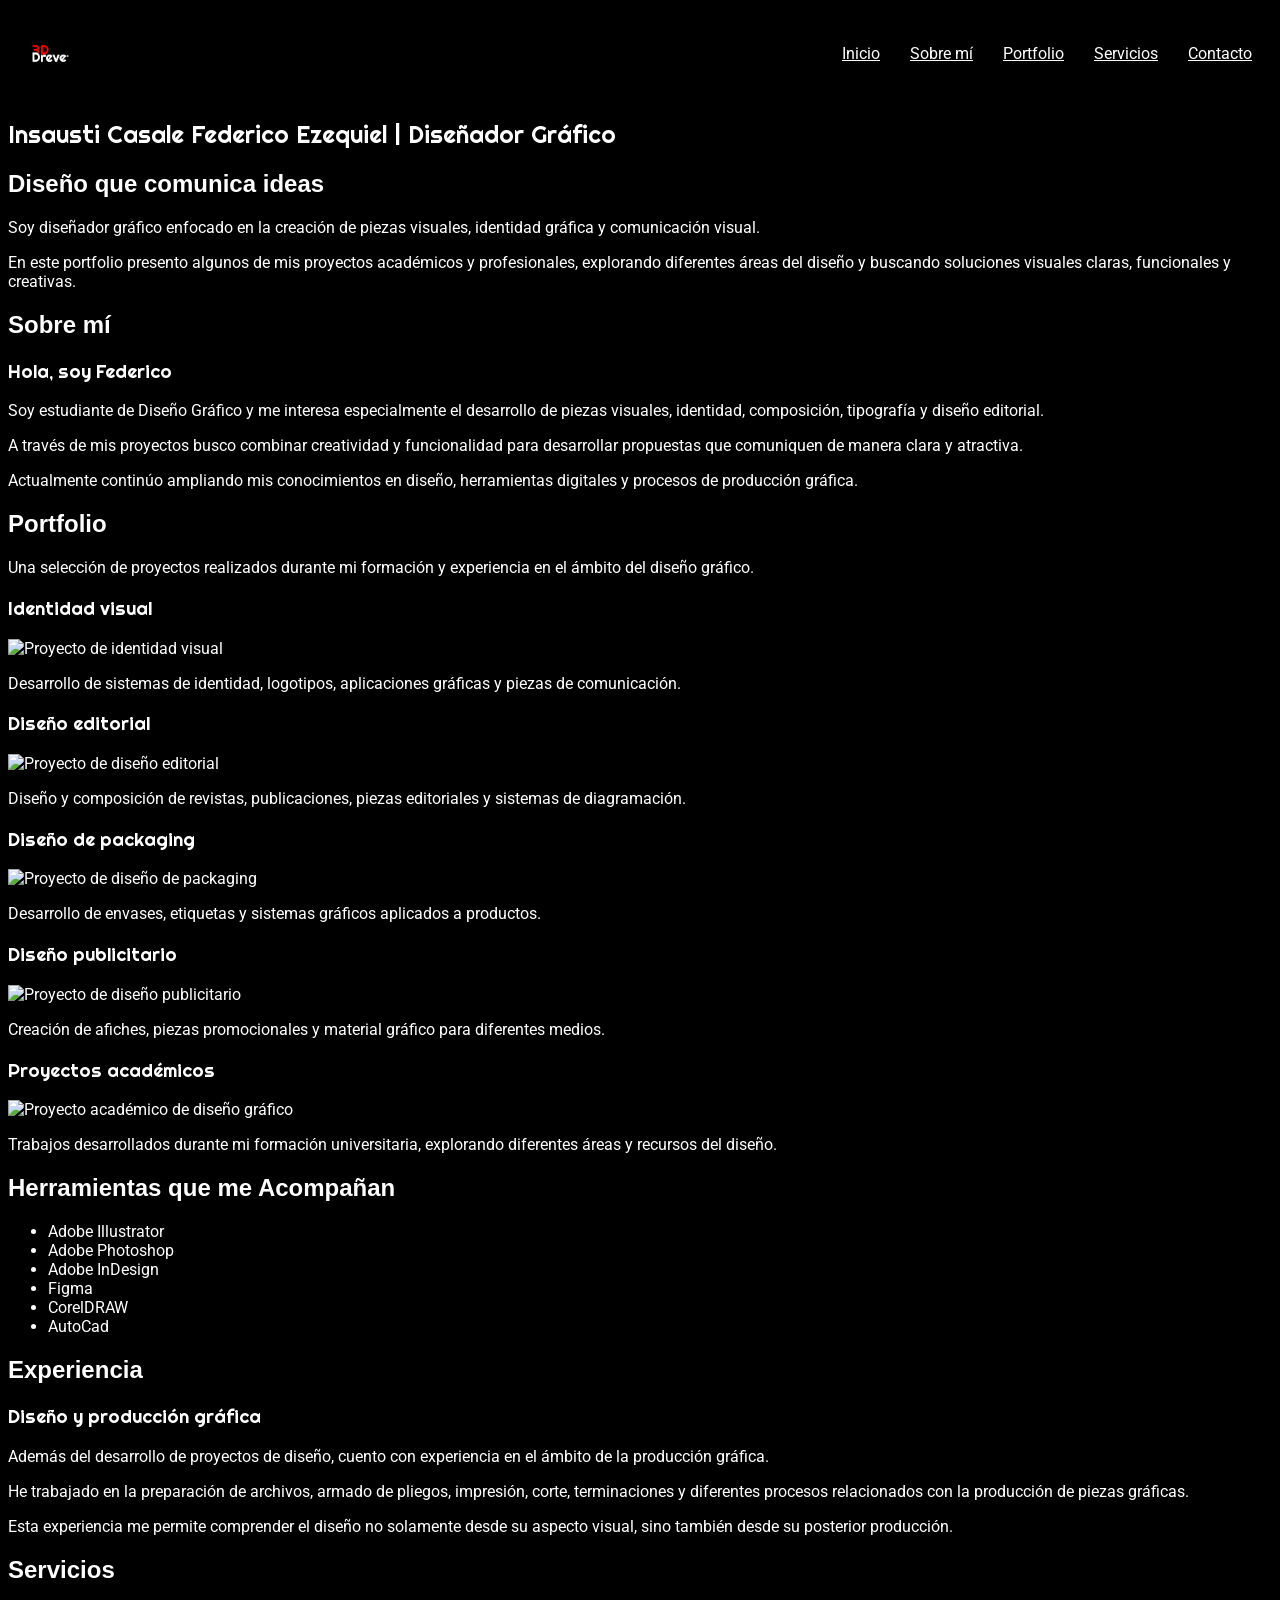
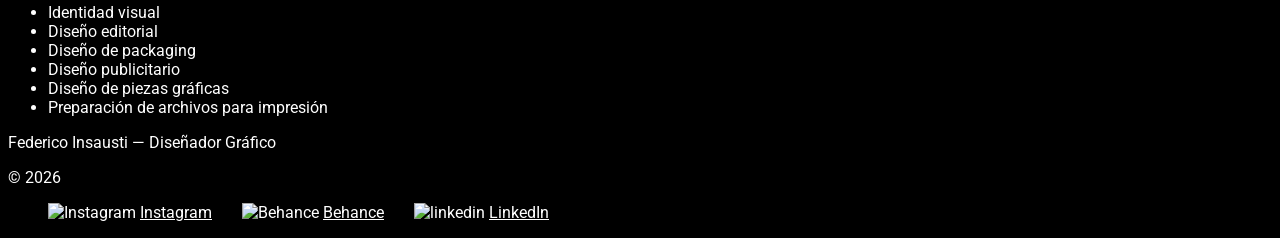
==== index.html @ db9eac3e "Add files via upload" ====
<!DOCTYPE html>
<html lang="es">

<head>
    <style>
        @import url('https://fonts.googleapis.com/css2?family=Righteous&family=Roboto:ital,wdth,wght@0,75..100,100..900;1,75..100,100..900&display=swap');
    </style>
    <meta charset="UTF-8">
    <meta name="viewport" content="width=device-width, initial-scale=1.0">
    <title>Federico Insausti | Diseñador Gráfico</title>
    <link rel="stylesheet" href="estilos.css">
</head>


<body>

    <!-- ENCABEZADO -->
    <header>

        <img src="img/3Dreve normal.jpeg" alt="Logo de Federico Insausti" width="45" height="45">

        <nav>
            <ul> 
                <li><a href="#">Inicio</a></li>
                <li><a href="#">Sobre mí</a></li>
                <li><a href="#">Portfolio</a></li>
                <li><a href="#">Servicios</a></li>
                <li><a href="#">Contacto</a></li>
            </ul>
        </nav>

    </header>


    <!-- CONTENIDO PRINCIPAL -->
    <main>

        <!-- INICIO -->
        <section> <a href="presentacion"></a>

            <h1>Insausti Casale Federico Ezequiel | Diseñador Gráfico</h1>

            <h2>Diseño que comunica ideas</h2>

            <p>
                Soy diseñador gráfico enfocado en la creación de piezas visuales,
                identidad gráfica y comunicación visual.
            </p>

            <p>
                En este portfolio presento algunos de mis proyectos académicos
                y profesionales, explorando diferentes áreas del diseño y buscando
                soluciones visuales claras, funcionales y creativas.
            </p>

        </section>


        <!-- SOBRE MÍ -->
        <section>

            <h2>Sobre mí</h2>

            <h3>Hola, soy Federico</h3>

            <p>
                Soy estudiante de Diseño Gráfico y me interesa especialmente
                el desarrollo de piezas visuales, identidad, composición,
                tipografía y diseño editorial.
            </p>

            <p>
                A través de mis proyectos busco combinar creatividad y
                funcionalidad para desarrollar propuestas que comuniquen
                de manera clara y atractiva.
            </p>

            <p>
                Actualmente continúo ampliando mis conocimientos en diseño,
                herramientas digitales y procesos de producción gráfica.
            </p>

        </section>


        <!-- PORTFOLIO -->
        <section>

            <h2>Portfolio</h2>

            <p>
                Una selección de proyectos realizados durante mi formación
                y experiencia en el ámbito del diseño gráfico.
            </p>


            <!-- PROYECTO 1 -->
            <article>

                <h3>Identidad visual</h3>

                <img src="img/proyecto-identidad.jpg" alt="Proyecto de identidad visual">

                <p>
                    Desarrollo de sistemas de identidad, logotipos,
                    aplicaciones gráficas y piezas de comunicación.
                </p>

            </article>


            <!-- PROYECTO 2 -->
            <article>

                <h3>Diseño editorial</h3>

                <img src="img/proyecto-editorial.jpg" alt="Proyecto de diseño editorial">

                <p>
                    Diseño y composición de revistas, publicaciones,
                    piezas editoriales y sistemas de diagramación.
                </p>

            </article>


            <!-- PROYECTO 3 -->
            <article>

                <h3>Diseño de packaging</h3>

                <img src="img/proyecto-packaging.jpg" alt="Proyecto de diseño de packaging">

                <p>
                    Desarrollo de envases, etiquetas y sistemas gráficos
                    aplicados a productos.
                </p>

            </article>


            <!-- PROYECTO 4 -->
            <article>

                <h3>Diseño publicitario</h3>

                <img src="img/proyecto-publicitario.jpg" alt="Proyecto de diseño publicitario">

                <p>
                    Creación de afiches, piezas promocionales y material
                    gráfico para diferentes medios.
                </p>


            </article>


            <!-- PROYECTO 5 -->
            <article>

                <h3>Proyectos académicos</h3>

                <img src="img/proyecto-academico.jpg" alt="Proyecto académico de diseño gráfico">

                <p>
                    Trabajos desarrollados durante mi formación universitaria,
                    explorando diferentes áreas y recursos del diseño.
                </p>

            </article>

        </section>


        <!-- HERRAMIENTAS -->
        <section>

            <h2>Herramientas que me Acompañan</h2>

            <ul>
                <li>Adobe Illustrator</li>
                <li>Adobe Photoshop</li>
                <li>Adobe InDesign</li>
                <li>Figma</li>
                <li>CorelDRAW</li>
                <li>AutoCad</li>
            </ul>

        </section>


        <!-- EXPERIENCIA -->
        <section>

            <h2>Experiencia</h2>

            <h3>Diseño y producción gráfica</h3>

            <p>
                Además del desarrollo de proyectos de diseño, cuento con
                experiencia en el ámbito de la producción gráfica.
            </p>

            <p>
                He trabajado en la preparación de archivos, armado de pliegos,
                impresión, corte, terminaciones y diferentes procesos
                relacionados con la producción de piezas gráficas.
            </p>

            <p>
                Esta experiencia me permite comprender el diseño no solamente
                desde su aspecto visual, sino también desde su posterior
                producción.
            </p>

        </section>


        <!-- SERVICIOS -->
        <section>

            <h2>Servicios</h2>

            <ul>
                <li>Identidad visual</li>
                <li>Diseño editorial</li>
                <li>Diseño de packaging</li>
                <li>Diseño publicitario</li>
                <li>Diseño de piezas gráficas</li>
                <li>Preparación de archivos para impresión</li>
            </ul>

        </section>


    </main>


    <!-- PIE DE PÁGINA -->
    <footer>

        <p>Federico Insausti — Diseñador Gráfico</p>

        <p>© 2026</p>

        <nav>
            <ul>
                <li>
                    <img src="img/Instagram_icon.png" alt="Instagram" width="30" height="30" />
                    <a href="https://www.instagram.com/3dreve/">Instagram</a>
                </li>
                <li>
                    <img src="img/Behance_icon.png" alt="Behance" width="30" height="" />
                    <a href="#">Behance</a>
                </li>

                <li>
                    <img src="img/linkedin_icon.png" alt="linkedin" width="30" height="30" />
                    <a href="https://www.linkedin.com/in/federico-ezequiel-insausti-casale/">LinkedIn</a>
            </ul>
        </nav>

    </footer>

</body>

</html>
---- estilos.css ----
/* CCS DOCUMENTO */
@charset "UTF-8";

@font-face {
    font-family: TITULOS Righteous;
    src: url(fonts/Righteous-Regular.ttf);
    font-weight: normal;
    font-style: normal;
}

@font-face {
    font-family: Roboto textos;
    src: url(fonts/Roboto-Regular.ttf);
    font-weight: normal;
    font-style: normal;
}

@font-face {
    font-family: Roboto Subtitulos;
    src: url(fonts/Roboto-Bold.ttf);
    font-style: normal;
}

@font-face {
    font-family: Roboto italica;
    src: url(fonts/Roboto-Italic.ttf);
    font-weight: italic;
    font-style: normal;
}

@font-face {
    font-family: Roboto destacados;
    src: url(fonts/Roboto-Thin.ttf);
    font-weight: thin;
    font-style: normal;
}

* {
    font-family: "Roboto", sans-serif;
    font-optical-sizing: auto;
    font-style: normal;
    background-color: rgb(0, 0, 0);
    color: white;
}

h1,
h3 {
    font-family: "Righteous", sans-serif;
    font-weight: 400;
    font-style: normal;
}

h2 {
    font-family: "Roboto bold", sans-serif;
    font-optical-sizing: auto;
    font-style: bold;
    font-variation-settings: "wdth" width;
}

footer {
    font-family: "Roboto destacados", sans-serif;
    font-optical-sizing: auto;
    background-color: black;
    color: white;
}

nav ul {
    display: flex;
    list-style: none;
    gap: 30px;
}

header {
    display: flex;
    justify-content: space-between;
    align-items: center;
    padding: 20px;
    background-color: black;
}

presentacion {
    display: flex;
    flex-wrap: nowrap;
}
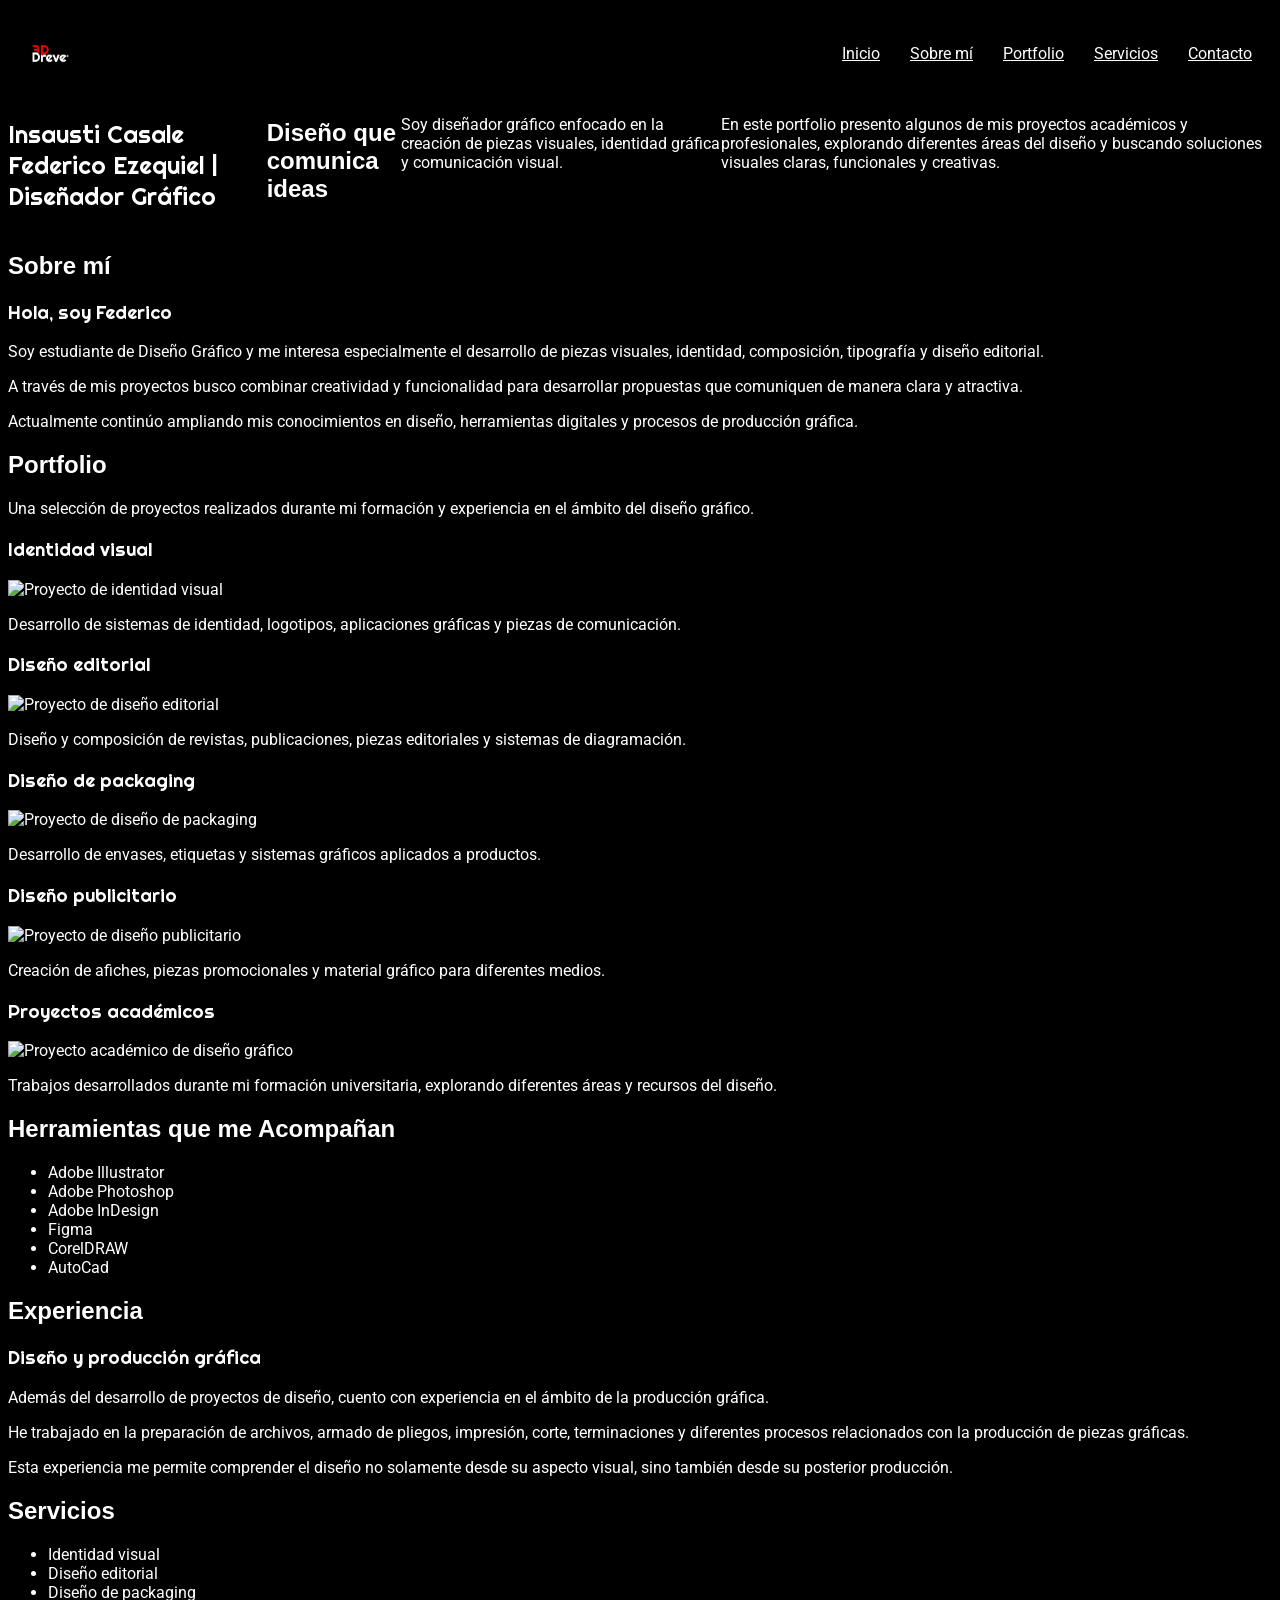
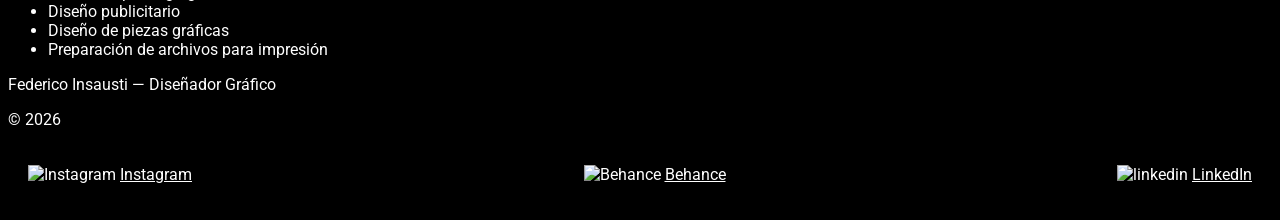
==== commit 08c19c7c: "Add files via upload" ====
--- a/index.html
+++ b/index.html
@@ -20,7 +20,7 @@
         <img src="img/3Dreve normal.jpeg" alt="Logo de Federico Insausti" width="45" height="45">
 
         <nav>
-            <ul> 
+            <ul id="menu"> 
                 <li><a href="#">Inicio</a></li>
                 <li><a href="#">Sobre mí</a></li>
                 <li><a href="#">Portfolio</a></li>
@@ -36,8 +36,7 @@
     <main>
 
         <!-- INICIO -->
-        <section> <a href="presentacion"></a>
-
+        <section id="inicio">
             <h1>Insausti Casale Federico Ezequiel | Diseñador Gráfico</h1>
 
             <h2>Diseño que comunica ideas</h2>
@@ -243,14 +242,14 @@
 
         <p>© 2026</p>
 
-        <nav>
-            <ul>
+        <nav  >
+            <ul id="redes-sociales">
                 <li>
                     <img src="img/Instagram_icon.png" alt="Instagram" width="30" height="30" />
                     <a href="https://www.instagram.com/3dreve/">Instagram</a>
                 </li>
                 <li>
-                    <img src="img/Behance_icon.png" alt="Behance" width="30" height="" />
+                    <img src="img/Behance_icon.png" alt="Behance" width="30" height="30" />
                     <a href="#">Behance</a>
                 </li>
 
--- a/estilos.css
+++ b/estilos.css
@@ -64,7 +64,7 @@
     color: white;
 }
 
-nav ul {
+#menu {
     display: flex;
     list-style: none;
     gap: 30px;
@@ -78,7 +78,17 @@
     background-color: black;
 }
 
-presentacion {
+#inicio {
     display: flex;
     flex-wrap: nowrap;
+}
+
+#redes-sociales {
+    display: flex;
+    list-style: none;
+    gap: 30px;
+    padding: 20px;
+    align-items: center;
+    object-fit: fill;
+    justify-content: space-between;
 }
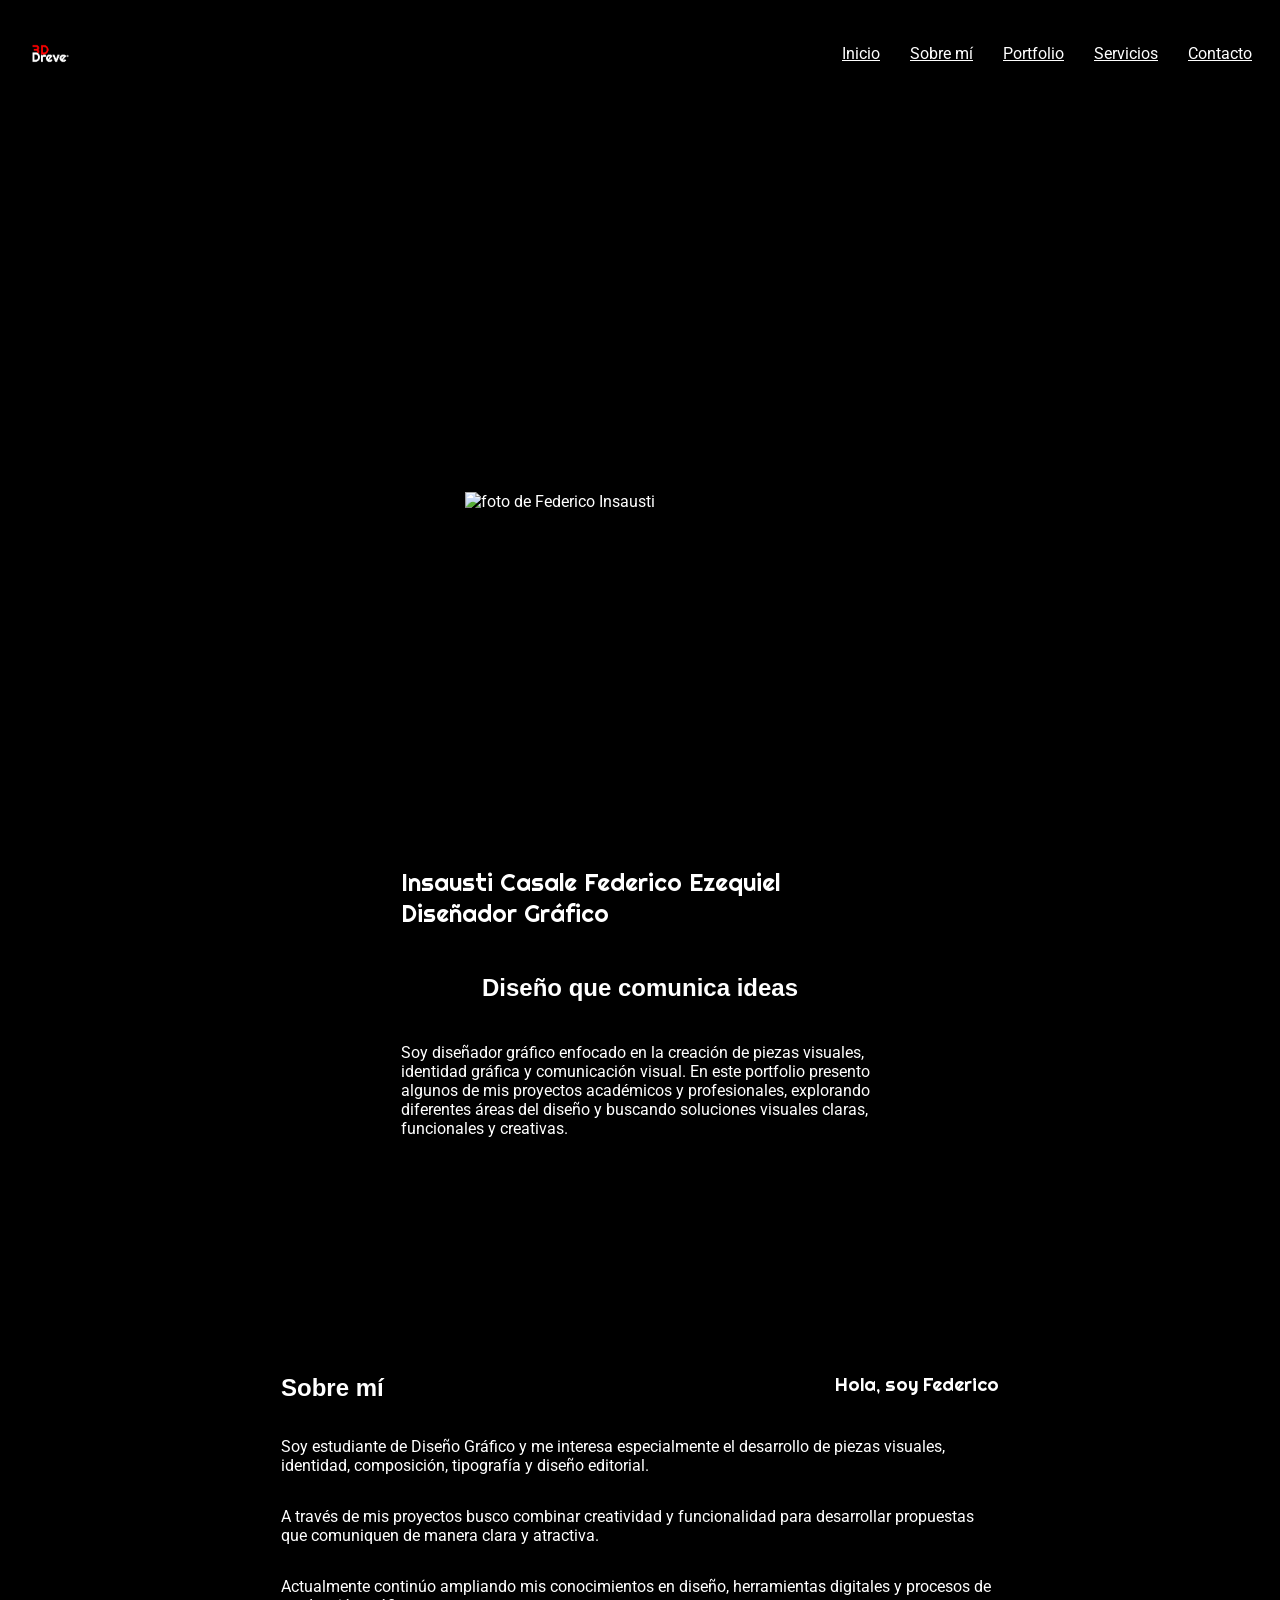
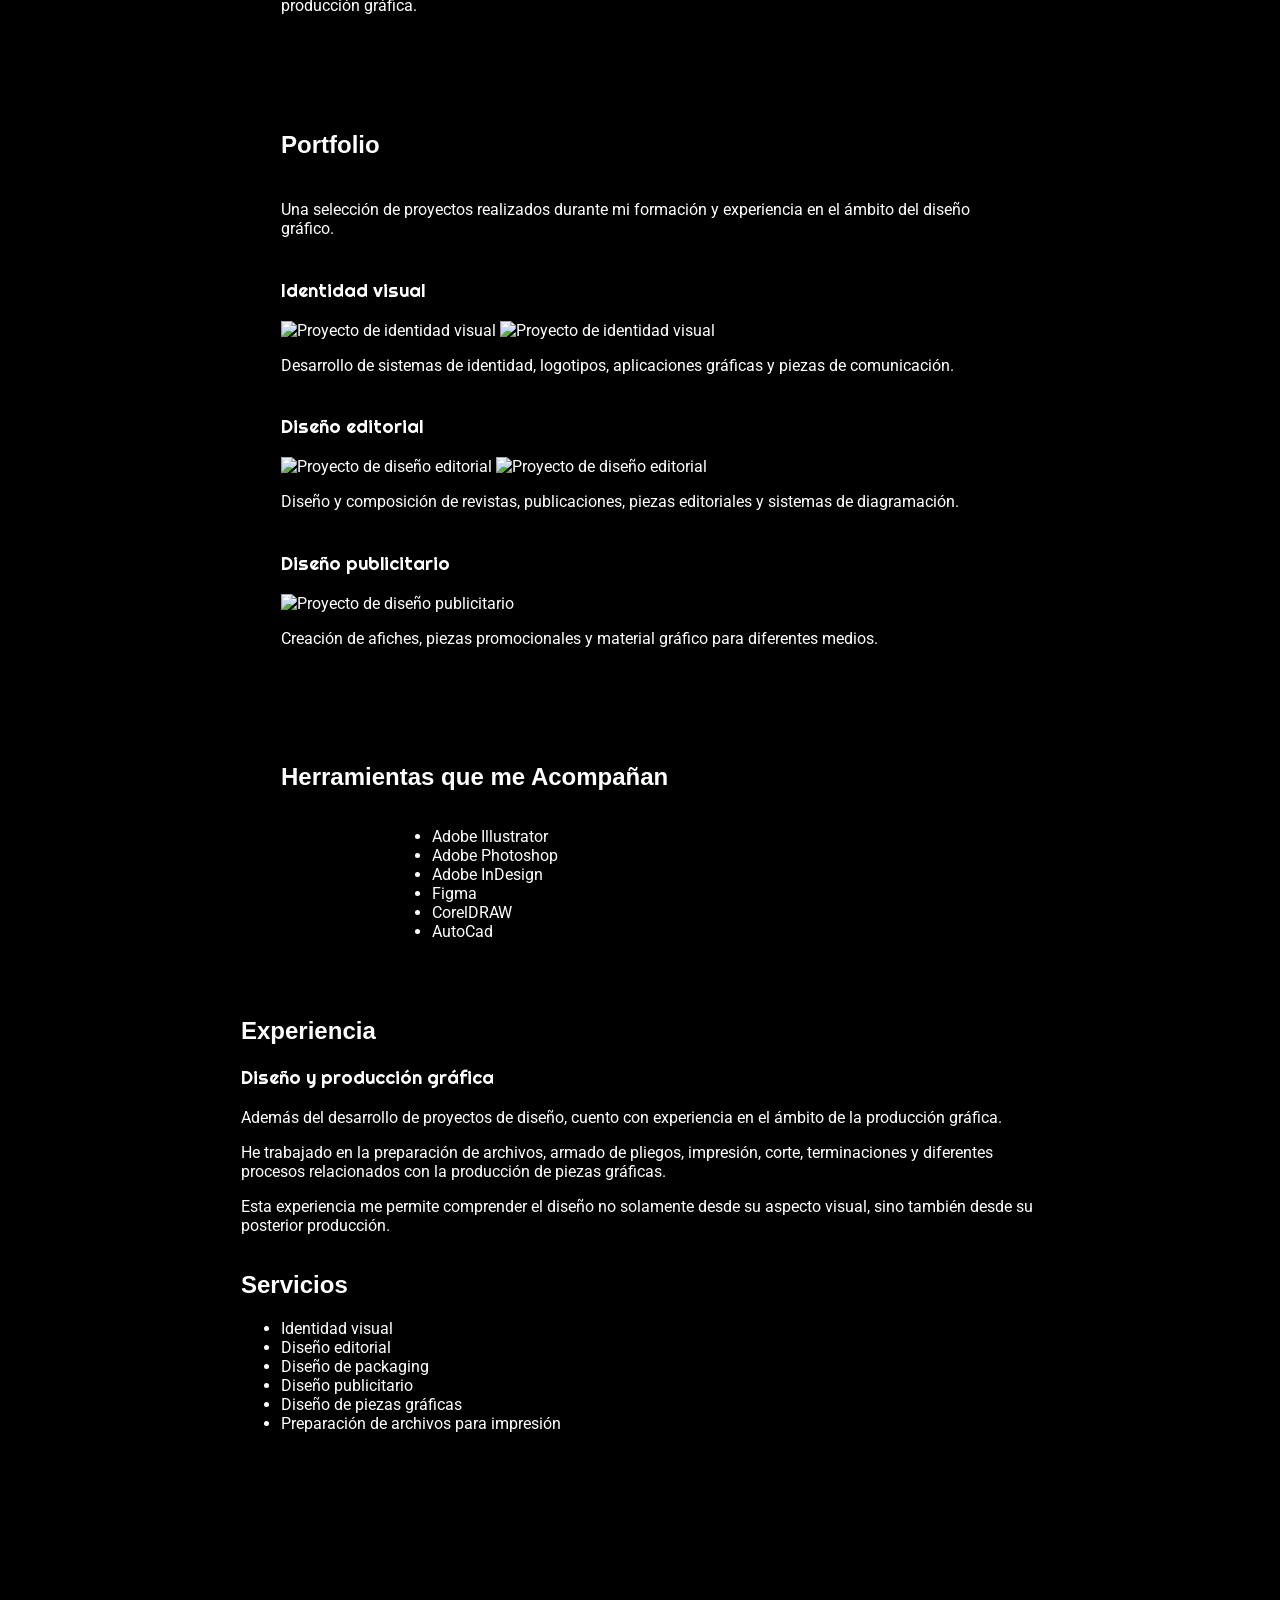
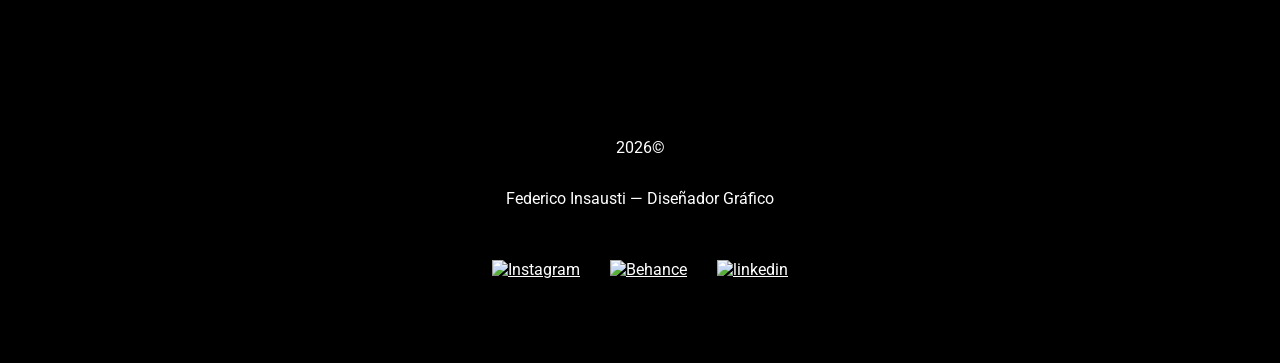
==== commit 439b21b0: "Final" ====
--- a/index.html
+++ b/index.html
@@ -9,6 +9,7 @@
     <meta name="viewport" content="width=device-width, initial-scale=1.0">
     <title>Federico Insausti | Diseñador Gráfico</title>
     <link rel="stylesheet" href="estilos.css">
+    <link rel="icon" type="image/ico" href="img/3Dreve-normal.ico">
 </head>
 
 
@@ -20,7 +21,7 @@
         <img src="img/3Dreve normal.jpeg" alt="Logo de Federico Insausti" width="45" height="45">
 
         <nav>
-            <ul id="menu"> 
+            <ul id="menu">
                 <li><a href="#">Inicio</a></li>
                 <li><a href="#">Sobre mí</a></li>
                 <li><a href="#">Portfolio</a></li>
@@ -37,16 +38,15 @@
 
         <!-- INICIO -->
         <section id="inicio">
-            <h1>Insausti Casale Federico Ezequiel | Diseñador Gráfico</h1>
+
+            <img src="img/FOTO CV.png" alt="foto de Federico Insausti" width="350" height="350">
+            <h1>Insausti Casale Federico Ezequiel Diseñador Gráfico</h1>
 
             <h2>Diseño que comunica ideas</h2>
 
             <p>
                 Soy diseñador gráfico enfocado en la creación de piezas visuales,
                 identidad gráfica y comunicación visual.
-            </p>
-
-            <p>
                 En este portfolio presento algunos de mis proyectos académicos
                 y profesionales, explorando diferentes áreas del diseño y buscando
                 soluciones visuales claras, funcionales y creativas.
@@ -56,7 +56,7 @@
 
 
         <!-- SOBRE MÍ -->
-        <section>
+        <section id="sobre-mi">
 
             <h2>Sobre mí</h2>
 
@@ -83,7 +83,7 @@
 
 
         <!-- PORTFOLIO -->
-        <section>
+        <section id="portfolio">
 
             <h2>Portfolio</h2>
 
@@ -98,8 +98,8 @@
 
                 <h3>Identidad visual</h3>
 
-                <img src="img/proyecto-identidad.jpg" alt="Proyecto de identidad visual">
-
+                <img src="img/mi mejor receta.png" alt="Proyecto de identidad visual" width="350" height="350">
+                <img src="img/identidad.jpeg" alt="Proyecto de identidad visual" width="350" height="350">
                 <p>
                     Desarrollo de sistemas de identidad, logotipos,
                     aplicaciones gráficas y piezas de comunicación.
@@ -113,8 +113,9 @@
 
                 <h3>Diseño editorial</h3>
 
-                <img src="img/proyecto-editorial.jpg" alt="Proyecto de diseño editorial">
-
+                <img src="img/editorial 1.png" alt="Proyecto de diseño editorial" width="350" height="350">
+                <img src="img/editorial 2.png" alt="Proyecto de diseño editorial" width="350" height="350">
+        
                 <p>
                     Diseño y composición de revistas, publicaciones,
                     piezas editoriales y sistemas de diagramación.
@@ -122,28 +123,12 @@
 
             </article>
 
-
             <!-- PROYECTO 3 -->
             <article>
 
-                <h3>Diseño de packaging</h3>
-
-                <img src="img/proyecto-packaging.jpg" alt="Proyecto de diseño de packaging">
-
-                <p>
-                    Desarrollo de envases, etiquetas y sistemas gráficos
-                    aplicados a productos.
-                </p>
-
-            </article>
-
-
-            <!-- PROYECTO 4 -->
-            <article>
-
                 <h3>Diseño publicitario</h3>
 
-                <img src="img/proyecto-publicitario.jpg" alt="Proyecto de diseño publicitario">
+                <img src="img/banner.jpeg" alt="Proyecto de diseño publicitario">
 
                 <p>
                     Creación de afiches, piezas promocionales y material
@@ -154,25 +139,11 @@
             </article>
 
 
-            <!-- PROYECTO 5 -->
-            <article>
-
-                <h3>Proyectos académicos</h3>
-
-                <img src="img/proyecto-academico.jpg" alt="Proyecto académico de diseño gráfico">
-
-                <p>
-                    Trabajos desarrollados durante mi formación universitaria,
-                    explorando diferentes áreas y recursos del diseño.
-                </p>
-
-            </article>
-
         </section>
 
 
         <!-- HERRAMIENTAS -->
-        <section>
+        <section id="herramientas">
 
             <h2>Herramientas que me Acompañan</h2>
 
@@ -238,24 +209,29 @@
     <!-- PIE DE PÁGINA -->
     <footer>
 
+        <p> 2026©</p>
         <p>Federico Insausti — Diseñador Gráfico</p>
 
-        <p>© 2026</p>
-
-        <nav  >
+       
+
+        <nav>
             <ul id="redes-sociales">
                 <li>
-                    <img src="img/Instagram_icon.png" alt="Instagram" width="30" height="30" />
-                    <a href="https://www.instagram.com/3dreve/">Instagram</a>
+                    <a href="https://www.instagram.com/3dreve/">
+                        <img src="img/Instagram_icon.png" alt="Instagram" width="30" height="30" />
+                    </a>
                 </li>
                 <li>
-                    <img src="img/Behance_icon.png" alt="Behance" width="30" height="30" />
-                    <a href="#">Behance</a>
+                    <a href="https://www.behance.net/3dreve">
+                        <img src="img/Behance_icon.png" alt="Behance" width="30" height="30" />
+                    </a>
                 </li>
 
                 <li>
-                    <img src="img/linkedin_icon.png" alt="linkedin" width="30" height="30" />
-                    <a href="https://www.linkedin.com/in/federico-ezequiel-insausti-casale/">LinkedIn</a>
+                    <a href="https://www.linkedin.com/in/federico-ezequiel-insausti-casale/">
+                        <img src="img/linkedin_icon.png" alt="linkedin" width="30" height="30" />
+                    </a>
+                </li>
             </ul>
         </nav>
 
--- a/estilos.css
+++ b/estilos.css
@@ -3,6 +3,7 @@
 
 @font-face {
     font-family: TITULOS Righteous;
+    format: (truetype);
     src: url(fonts/Righteous-Regular.ttf);
     font-weight: normal;
     font-style: normal;
@@ -10,6 +11,7 @@
 
 @font-face {
     font-family: Roboto textos;
+    format: (truetype);
     src: url(fonts/Roboto-Regular.ttf);
     font-weight: normal;
     font-style: normal;
@@ -17,12 +19,14 @@
 
 @font-face {
     font-family: Roboto Subtitulos;
+    format: (truetype);
     src: url(fonts/Roboto-Bold.ttf);
     font-style: normal;
 }
 
 @font-face {
     font-family: Roboto italica;
+    format: (truetype);
     src: url(fonts/Roboto-Italic.ttf);
     font-weight: italic;
     font-style: normal;
@@ -30,6 +34,7 @@
 
 @font-face {
     font-family: Roboto destacados;
+    format: (truetype);
     src: url(fonts/Roboto-Thin.ttf);
     font-weight: thin;
     font-style: normal;
@@ -64,6 +69,16 @@
     color: white;
 }
 
+main {
+    display: flex;
+    padding: 233px;
+    justify-content: center;
+    flex-wrap: nowrap;
+    flex-direction: column;
+    align-content: center;
+    align-items: flex-start;
+}
+
 #menu {
     display: flex;
     list-style: none;
@@ -80,9 +95,22 @@
 
 #inicio {
     display: flex;
-    flex-wrap: nowrap;
+    padding: 160px;
+    flex-wrap: wrap;
+    flex-direction: column;
+    justify-content: center;
+    align-items: center;
+    gap: 5px;
+
 }
 
+#sobre-mi {
+    display: flex;
+    padding: 40px;
+    flex-wrap: wrap;
+    flex-direction: row;
+    justify-content: space-between;
+}
 #redes-sociales {
     display: flex;
     list-style: none;
@@ -91,4 +119,28 @@
     align-items: center;
     object-fit: fill;
     justify-content: space-between;
+}
+
+#herramientas {
+    display: flex;
+    flex-direction: column;
+    align-items: center;
+    justify-content: center;
+    padding: 40px;
+}
+#portfolio {
+    display: flex;
+    flex-direction: column;
+    align-items: flex-start;
+    justify-content: flex-start;
+    padding: 40px;
+    flex-wrap: wrap;
+    gap: 5px;
+}
+footer {
+    display: flex;
+    flex-direction: column;
+    align-items: center;
+    justify-content: center;
+    padding: 40px;
 }
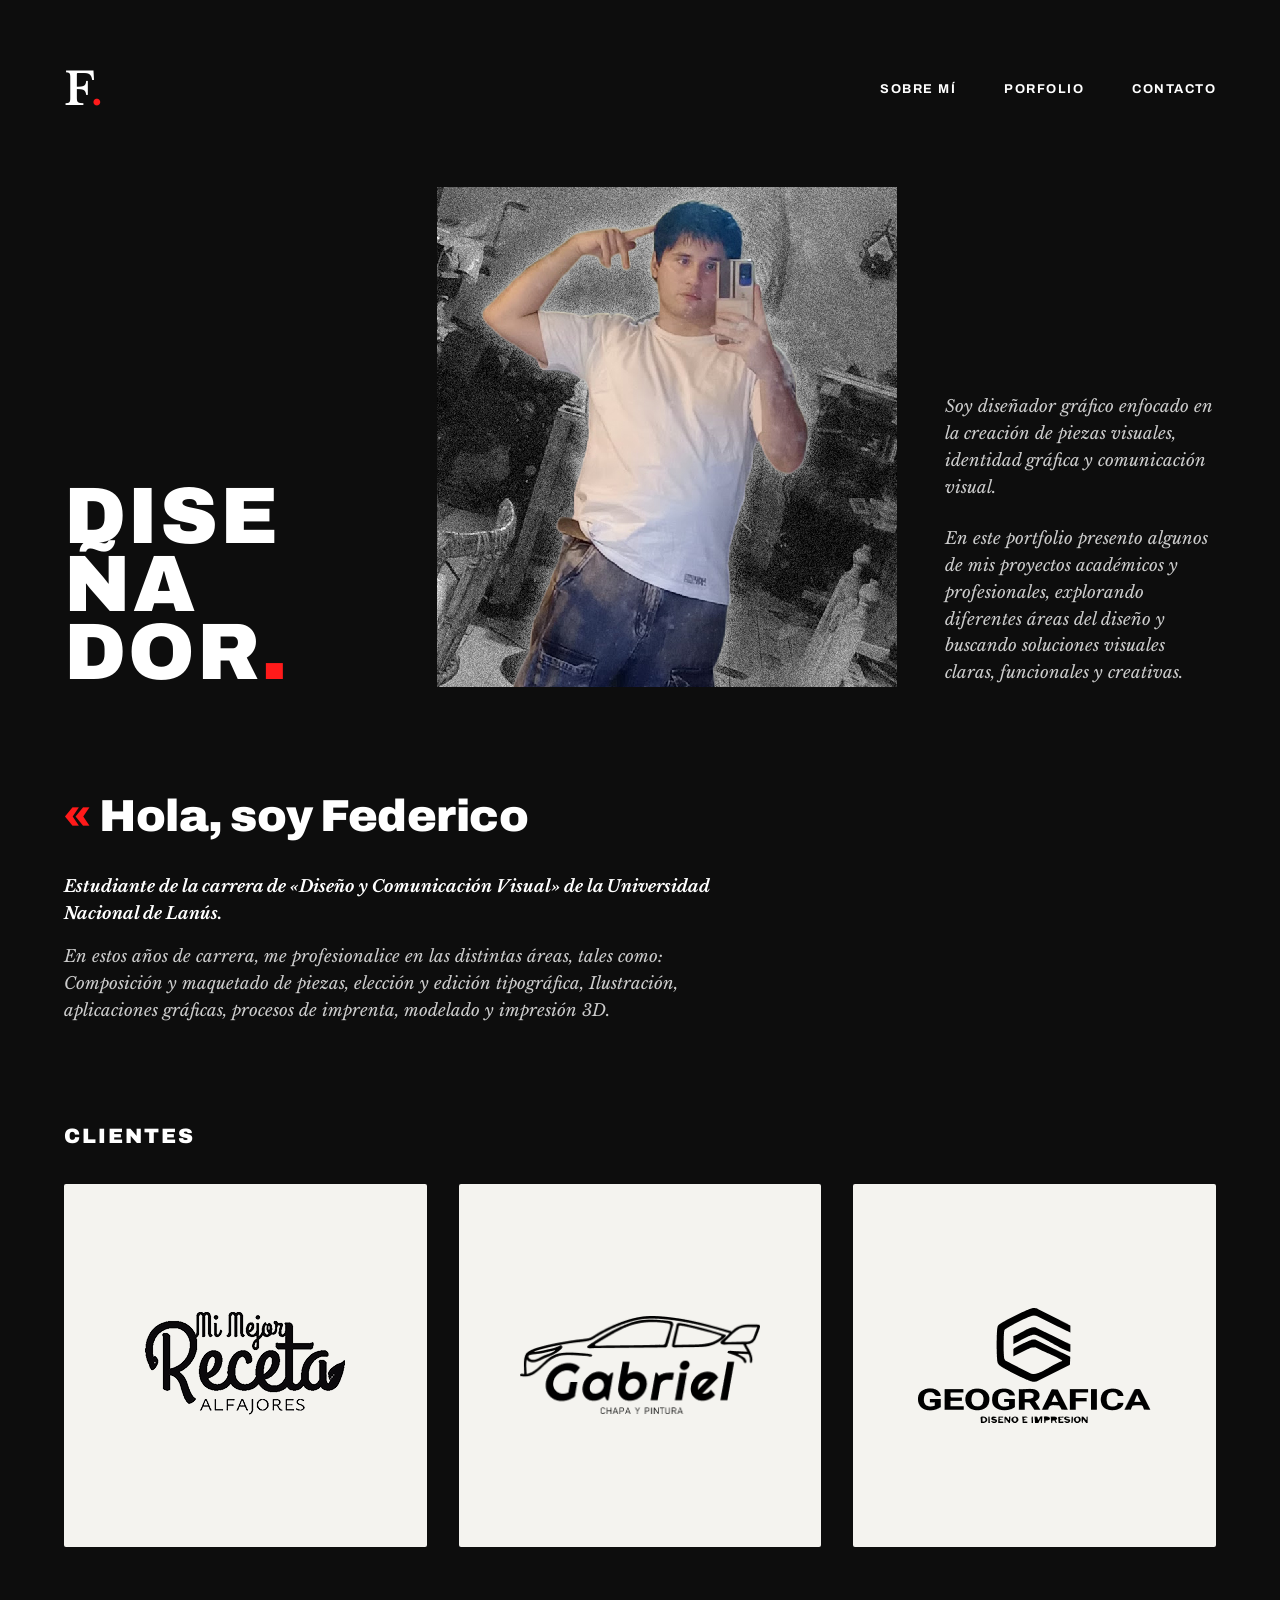
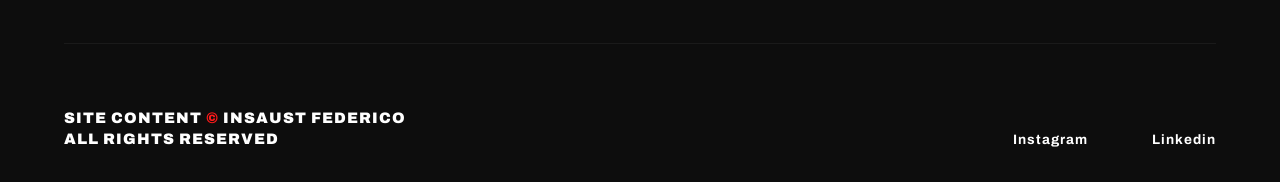
==== commit c32be105: "Pre Entrega tp3" ====
--- a/index.html
+++ b/index.html
@@ -1,242 +1,100 @@
 <!DOCTYPE html>
 <html lang="es">
-
 <head>
-    <style>
-        @import url('https://fonts.googleapis.com/css2?family=Righteous&family=Roboto:ital,wdth,wght@0,75..100,100..900;1,75..100,100..900&display=swap');
-    </style>
-    <meta charset="UTF-8">
-    <meta name="viewport" content="width=device-width, initial-scale=1.0">
-    <title>Federico Insausti | Diseñador Gráfico</title>
-    <link rel="stylesheet" href="estilos.css">
-    <link rel="icon" type="image/ico" href="img/3Dreve-normal.ico">
+  <meta charset="UTF-8">
+  <meta name="viewport" content="width=device-width, initial-scale=1.0">
+  <title>F. - Portfolio Federico Insaust</title>
+  <link rel="stylesheet" href="estilos.css">
+  <!-- Google Fonts: Archivo y Libre Baskerville -->
+  <link rel="preconnect" href="https://fonts.googleapis.com">
+  <link rel="preconnect" href="https://fonts.gstatic.com" crossorigin>
+  <link href="https://fonts.googleapis.com/css2?family=Archivo:ital,wght@0,400..900;1,400..900&family=Libre+Baskerville:ital,wght@0,400;0,700;1,400&display=swap" rel="stylesheet">
 </head>
-
-
 <body>
 
-    <!-- ENCABEZADO -->
-    <header>
+  <!-- ENCABEZADO Y NAVEGACIÓN -->
+  <header class="header">
+    <div class="logo">F<span>.</span></div>
+    <nav class="nav">
+      <a href="#sobre-mi" class="boton-head">SOBRE MÍ</a>
+      <a href="#porfolio" class="boton-head">PORFOLIO</a>
+      <a href="#contacto" class="boton-head">CONTACTO</a>
+    </nav>
+  </header>
 
-        <img src="img/3Dreve normal.jpeg" alt="Logo de Federico Insausti" width="45" height="45">
+  <!-- CONTENIDO PRINCIPAL -->
+  <main class="main-content">
 
-        <nav>
-            <ul id="menu">
-                <li><a href="#">Inicio</a></li>
-                <li><a href="#">Sobre mí</a></li>
-                <li><a href="#">Portfolio</a></li>
-                <li><a href="#">Servicios</a></li>
-                <li><a href="#">Contacto</a></li>
-            </ul>
-        </nav>
+    <!-- SECCIÓN FOTO -->
+    <section class="seccion-foto">
+      <div class="col-titular">
+        <h1 class="titulo-principal">
+          DISE<br>
+          ÑA<br>
+          DOR<span class="dot-red">.</span>
+        </h1>
+      </div>
 
-    </header>
+      <div class="col-foto">
+        <img src="img/fotoporfolio.png" alt="Logo de Federico Insausti" width="460" height="500">
+      </div>
 
+      <div class="col-descripcion">
+        <p class="texto-serif">
+          Soy diseñador gráfico enfocado en la creación de piezas visuales, identidad gráfica y comunicación visual.
+        </p>
+        <p class="texto-serif">
+          En este portfolio presento algunos de mis proyectos académicos y profesionales, explorando diferentes áreas del diseño y buscando soluciones visuales claras, funcionales y creativas.
+        </p>
+      </div>
+    </section>
 
-    <!-- CONTENIDO PRINCIPAL -->
-    <main>
+    <!-- SECCIÓN HOLA -->
+    <section class="seccion-hola" id="sobre-mi">
+      <h2 class="titulo-hola">
+        <span class="quote-red">«</span>Hola, soy Federico
+      </h2>
+      <div class="texto-hola">
+        <p class="texto-serif destacado">
+          Estudiante de la carrera de «Diseño y Comunicación Visual» de la Universidad Nacional de Lanús.
+        </p>
+        <p class="texto-serif">
+          En estos años de carrera, me profesionalice en las distintas áreas, tales como: Composición y maquetado de piezas, elección y edición tipográfica, Ilustración, aplicaciones gráficas, procesos de imprenta, modelado y impresión 3D.
+        </p>
+      </div>
+    </section>
 
-        <!-- INICIO -->
-        <section id="inicio">
+    <!-- SECCIÓN CLIENTES -->
+    <section class="seccion-clientes">
+      <h2 class="titulo-seccion">CLIENTES</h2>
+      
+      <div class="grid-clientes">
+        <div class="card-cliente">
+          <img src="img/logo-mimejorreceta.png" alt="Mi Mejor Receta Alfajores" width="200" height="106">
+        </div>
+        <div class="card-cliente">
+          <img src="img/logo-gabriel.png" alt="Gabriel Car Detailing" width="247" height="101">
+        </div>
+        <div class="card-cliente">
+          <img src="img/logo-geografica.png" alt="Geografica Imprenta y Carteleria" width="232.44" height="115">
+        </div>
+      </div>
+    </section>
 
-            <img src="img/FOTO CV.png" alt="foto de Federico Insausti" width="350" height="350">
-            <h1>Insausti Casale Federico Ezequiel Diseñador Gráfico</h1>
+  </main>
 
-            <h2>Diseño que comunica ideas</h2>
+  <!-- PIE DE PÁGINA -->
+  <footer class="footer">
+    <div class="copyright">
+      SITE CONTENT <span class="copy-symbol">©</span> INSAUST FEDERICO<br>
+      ALL RIGHTS RESERVED
+    </div>
 
-            <p>
-                Soy diseñador gráfico enfocado en la creación de piezas visuales,
-                identidad gráfica y comunicación visual.
-                En este portfolio presento algunos de mis proyectos académicos
-                y profesionales, explorando diferentes áreas del diseño y buscando
-                soluciones visuales claras, funcionales y creativas.
-            </p>
-
-        </section>
-
-
-        <!-- SOBRE MÍ -->
-        <section id="sobre-mi">
-
-            <h2>Sobre mí</h2>
-
-            <h3>Hola, soy Federico</h3>
-
-            <p>
-                Soy estudiante de Diseño Gráfico y me interesa especialmente
-                el desarrollo de piezas visuales, identidad, composición,
-                tipografía y diseño editorial.
-            </p>
-
-            <p>
-                A través de mis proyectos busco combinar creatividad y
-                funcionalidad para desarrollar propuestas que comuniquen
-                de manera clara y atractiva.
-            </p>
-
-            <p>
-                Actualmente continúo ampliando mis conocimientos en diseño,
-                herramientas digitales y procesos de producción gráfica.
-            </p>
-
-        </section>
-
-
-        <!-- PORTFOLIO -->
-        <section id="portfolio">
-
-            <h2>Portfolio</h2>
-
-            <p>
-                Una selección de proyectos realizados durante mi formación
-                y experiencia en el ámbito del diseño gráfico.
-            </p>
-
-
-            <!-- PROYECTO 1 -->
-            <article>
-
-                <h3>Identidad visual</h3>
-
-                <img src="img/mi mejor receta.png" alt="Proyecto de identidad visual" width="350" height="350">
-                <img src="img/identidad.jpeg" alt="Proyecto de identidad visual" width="350" height="350">
-                <p>
-                    Desarrollo de sistemas de identidad, logotipos,
-                    aplicaciones gráficas y piezas de comunicación.
-                </p>
-
-            </article>
-
-
-            <!-- PROYECTO 2 -->
-            <article>
-
-                <h3>Diseño editorial</h3>
-
-                <img src="img/editorial 1.png" alt="Proyecto de diseño editorial" width="350" height="350">
-                <img src="img/editorial 2.png" alt="Proyecto de diseño editorial" width="350" height="350">
-        
-                <p>
-                    Diseño y composición de revistas, publicaciones,
-                    piezas editoriales y sistemas de diagramación.
-                </p>
-
-            </article>
-
-            <!-- PROYECTO 3 -->
-            <article>
-
-                <h3>Diseño publicitario</h3>
-
-                <img src="img/banner.jpeg" alt="Proyecto de diseño publicitario">
-
-                <p>
-                    Creación de afiches, piezas promocionales y material
-                    gráfico para diferentes medios.
-                </p>
-
-
-            </article>
-
-
-        </section>
-
-
-        <!-- HERRAMIENTAS -->
-        <section id="herramientas">
-
-            <h2>Herramientas que me Acompañan</h2>
-
-            <ul>
-                <li>Adobe Illustrator</li>
-                <li>Adobe Photoshop</li>
-                <li>Adobe InDesign</li>
-                <li>Figma</li>
-                <li>CorelDRAW</li>
-                <li>AutoCad</li>
-            </ul>
-
-        </section>
-
-
-        <!-- EXPERIENCIA -->
-        <section>
-
-            <h2>Experiencia</h2>
-
-            <h3>Diseño y producción gráfica</h3>
-
-            <p>
-                Además del desarrollo de proyectos de diseño, cuento con
-                experiencia en el ámbito de la producción gráfica.
-            </p>
-
-            <p>
-                He trabajado en la preparación de archivos, armado de pliegos,
-                impresión, corte, terminaciones y diferentes procesos
-                relacionados con la producción de piezas gráficas.
-            </p>
-
-            <p>
-                Esta experiencia me permite comprender el diseño no solamente
-                desde su aspecto visual, sino también desde su posterior
-                producción.
-            </p>
-
-        </section>
-
-
-        <!-- SERVICIOS -->
-        <section>
-
-            <h2>Servicios</h2>
-
-            <ul>
-                <li>Identidad visual</li>
-                <li>Diseño editorial</li>
-                <li>Diseño de packaging</li>
-                <li>Diseño publicitario</li>
-                <li>Diseño de piezas gráficas</li>
-                <li>Preparación de archivos para impresión</li>
-            </ul>
-
-        </section>
-
-
-    </main>
-
-
-    <!-- PIE DE PÁGINA -->
-    <footer>
-
-        <p> 2026©</p>
-        <p>Federico Insausti — Diseñador Gráfico</p>
-
-       
-
-        <nav>
-            <ul id="redes-sociales">
-                <li>
-                    <a href="https://www.instagram.com/3dreve/">
-                        <img src="img/Instagram_icon.png" alt="Instagram" width="30" height="30" />
-                    </a>
-                </li>
-                <li>
-                    <a href="https://www.behance.net/3dreve">
-                        <img src="img/Behance_icon.png" alt="Behance" width="30" height="30" />
-                    </a>
-                </li>
-
-                <li>
-                    <a href="https://www.linkedin.com/in/federico-ezequiel-insausti-casale/">
-                        <img src="img/linkedin_icon.png" alt="linkedin" width="30" height="30" />
-                    </a>
-                </li>
-            </ul>
-        </nav>
-
-    </footer>
+    <div class="social-links">
+      <a href="https://instagram.com" target="_blank" rel="noopener">Instagram</a>
+      <a href="https://linkedin.com" target="_blank" rel="noopener">Linkedin</a>
+    </div>
+  </footer>
 
 </body>
-
 </html>
--- a/estilos.css
+++ b/estilos.css
@@ -1,146 +1,271 @@
-/* CCS DOCUMENTO */
-@charset "UTF-8";
-
-@font-face {
-    font-family: TITULOS Righteous;
-    format: (truetype);
-    src: url(fonts/Righteous-Regular.ttf);
-    font-weight: normal;
-    font-style: normal;
-}
-
-@font-face {
-    font-family: Roboto textos;
-    format: (truetype);
-    src: url(fonts/Roboto-Regular.ttf);
-    font-weight: normal;
-    font-style: normal;
-}
-
-@font-face {
-    font-family: Roboto Subtitulos;
-    format: (truetype);
-    src: url(fonts/Roboto-Bold.ttf);
-    font-style: normal;
-}
-
-@font-face {
-    font-family: Roboto italica;
-    format: (truetype);
-    src: url(fonts/Roboto-Italic.ttf);
-    font-weight: italic;
-    font-style: normal;
-}
-
-@font-face {
-    font-family: Roboto destacados;
-    format: (truetype);
-    src: url(fonts/Roboto-Thin.ttf);
-    font-weight: thin;
-    font-style: normal;
-}
-
+/* ==========================================
+   RESET & VARIABLES GENERALES
+   ========================================== */
 * {
-    font-family: "Roboto", sans-serif;
-    font-optical-sizing: auto;
-    font-style: normal;
-    background-color: rgb(0, 0, 0);
-    color: white;
-}
-
-h1,
-h3 {
-    font-family: "Righteous", sans-serif;
-    font-weight: 400;
-    font-style: normal;
-}
-
-h2 {
-    font-family: "Roboto bold", sans-serif;
-    font-optical-sizing: auto;
-    font-style: bold;
-    font-variation-settings: "wdth" width;
-}
-
-footer {
-    font-family: "Roboto destacados", sans-serif;
-    font-optical-sizing: auto;
-    background-color: black;
-    color: white;
-}
-
-main {
-    display: flex;
-    padding: 233px;
-    justify-content: center;
-    flex-wrap: nowrap;
+  box-sizing: border-box;
+  margin: 0;
+  padding: 0;
+}
+
+body {
+  background-color: #0d0d0d;
+  color: #ffffff;
+  font-family: 'Archivo', sans-serif; /* Tipografía Archivo por defecto */
+  line-height: 1.5;
+  padding: 2rem 4rem;
+  max-width: 1400px;
+  margin: 0 auto;
+}
+
+/* ==========================================
+   HEADER & NAV
+   ========================================== */
+.header {
+  display: flex;
+  justify-content: space-between;
+  align-items: center;
+  padding: 1.5rem 0 4rem 0;
+}
+
+.logo {
+  font-family: 'Libre Baskerville', Georgia, serif; /* Baskerville para el logo */
+  font-size: 2.8rem;
+  font-weight: 700;
+  letter-spacing: -1px;
+}
+
+.logo span {
+  color: #ff1a1a;
+}
+
+.nav {
+  display: flex;
+  gap: 3rem;
+}
+
+.boton-head {
+  color: #ffffff;
+  text-decoration: none;
+  font-size: 0.8rem;
+  font-weight: 700;
+  font-family: 'Archivo', sans-serif;
+  letter-spacing: 1.5px;
+  transition: opacity 0.2s ease;
+}
+
+.boton-head:hover {
+  opacity: 0.7;
+}
+
+/* ==========================================
+   SECCIÓN FOTO 
+   ========================================== */
+.seccion-foto {
+  display: grid;
+  grid-template-columns: 1.2fr 1fr 1fr;
+  gap: 3rem;
+  align-items: end;
+  margin-bottom: 6rem;
+}
+
+.titulo-principal {
+  font-family: 'Archivo', sans-serif;
+  font-size: 5rem;
+  font-weight: 900;
+  line-height: 0.85;
+  letter-spacing: 2px;
+  text-transform: uppercase;
+}
+
+.dot-red {
+  color: #ff1a1a;
+}
+
+.col-foto {
+  display: flex;
+  justify-content: center;
+}
+
+.foto-perfil {
+  width: 100%;
+  max-width: 380px;
+  height: auto;
+  aspect-ratio: 1/1;
+  object-fit: cover;
+  filter: grayscale(20%) contrast(105%);
+}
+
+.col-descripcion {
+  display: flex;
+  flex-direction: column;
+  gap: 1.5rem;
+}
+
+/* Textos corridos en Baskerville  */
+.texto-serif {
+  font-family: 'Libre Baskerville', Georgia, serif;
+  font-style: italic;
+  font-size: 1.05rem;
+  color: #cccccc;
+  line-height: 1.6;
+}
+
+.texto-serif.destacado {
+  color: #ffffff;
+  font-weight: 700;
+}
+
+/* ==========================================
+   SECCIÓN HOLA
+   ========================================== */
+.seccion-hola {
+  margin-bottom: 6rem;
+  max-width: 650px;
+}
+
+.titulo-hola {
+  font-family: 'Archivo', sans-serif;
+  font-size: 2.8rem;
+  font-weight: 900;
+  margin-bottom: 1.5rem;
+  display: flex;
+  align-items: center;
+  gap: 0.3rem;
+  letter-spacing: -0.5px;
+}
+
+.quote-red {
+  color: #ff1a1a;
+  font-family: 'Archivo', sans-serif;
+  margin-right: 4px;
+}
+
+.texto-hola {
+  display: flex;
+  flex-direction: column;
+  gap: 1rem;
+}
+
+/* ==========================================
+   SECCIÓN CLIENTES
+   ========================================== */
+.seccion-clientes {
+  margin-bottom: 6rem;
+}
+
+.titulo-seccion {
+  font-family: 'Archivo', sans-serif;
+  font-size: 1.3rem;
+  font-weight: 900;
+  letter-spacing: 2px;
+  margin-bottom: 2rem;
+  text-transform: uppercase;
+}
+
+.grid-clientes {
+  display: grid;
+  grid-template-columns: repeat(3, 1fr);
+  gap: 2rem;
+}
+
+.card-cliente {
+  background-color: #f4f3ef;
+  aspect-ratio: 1/1;
+  display: flex;
+  align-items: center;
+  justify-content: center;
+  padding: 2.5rem;
+  border-radius: 2px;
+}
+
+.card-cliente img {
+  max-width: 85%;
+  max-height: 85%;
+  object-fit: contain;
+}
+
+/* ==========================================
+   FOOTER
+   ========================================== */
+.footer {
+  display: flex;
+  justify-content: space-between;
+  align-items: flex-end;
+  padding-top: 4rem;
+  border-top: 1px solid #1a1a1a;
+}
+
+.copyright {
+  font-family: 'Archivo', sans-serif;
+  font-size: 0.95rem;
+  font-weight: 900;
+  line-height: 1.4;
+  letter-spacing: 1px;
+}
+
+.copy-symbol {
+  color: #ff1a1a;
+}
+
+.social-links {
+  display: flex;
+  gap: 4rem;
+}
+
+.social-links a {
+  color: #ffffff;
+  text-decoration: none;
+  font-family: 'Archivo', sans-serif;
+  font-size: 0.85rem;
+  font-weight: 700;
+  letter-spacing: 1px;
+  transition: opacity 0.2s ease;
+}
+
+.social-links a:hover {
+  opacity: 0.7;
+}
+
+/* ==========================================
+   RESPONSIVE (Adaptación a pantallas pequeñas)
+   ========================================== */
+@media (max-width: 992px) {
+  body {
+    padding: 1.5rem 2rem;
+  }
+
+  .seccion-foto {
+    grid-template-columns: 1fr;
+    gap: 2.5rem;
+  }
+
+  .titulo-principal {
+    font-size: 4rem;
+  }
+
+  .grid-clientes {
+    grid-template-columns: repeat(auto-fit, minmax(220px, 1fr));
+  }
+}
+
+@media (max-width: 600px) {
+  .header {
     flex-direction: column;
-    align-content: center;
+    gap: 1.5rem;
     align-items: flex-start;
-}
-
-#menu {
-    display: flex;
-    list-style: none;
-    gap: 30px;
-}
-
-header {
-    display: flex;
-    justify-content: space-between;
-    align-items: center;
-    padding: 20px;
-    background-color: black;
-}
-
-#inicio {
-    display: flex;
-    padding: 160px;
-    flex-wrap: wrap;
-    flex-direction: column;
-    justify-content: center;
-    align-items: center;
-    gap: 5px;
-
-}
-
-#sobre-mi {
-    display: flex;
-    padding: 40px;
-    flex-wrap: wrap;
-    flex-direction: row;
-    justify-content: space-between;
-}
-#redes-sociales {
-    display: flex;
-    list-style: none;
-    gap: 30px;
-    padding: 20px;
-    align-items: center;
-    object-fit: fill;
-    justify-content: space-between;
-}
-
-#herramientas {
-    display: flex;
-    flex-direction: column;
-    align-items: center;
-    justify-content: center;
-    padding: 40px;
-}
-#portfolio {
-    display: flex;
+  }
+
+  .nav {
+    gap: 1.5rem;
+  }
+
+  .footer {
     flex-direction: column;
     align-items: flex-start;
-    justify-content: flex-start;
-    padding: 40px;
-    flex-wrap: wrap;
-    gap: 5px;
-}
-footer {
-    display: flex;
-    flex-direction: column;
-    align-items: center;
-    justify-content: center;
-    padding: 40px;
+    gap: 2rem;
+  }
+
+  .social-links {
+    gap: 2rem;
+  }
 }
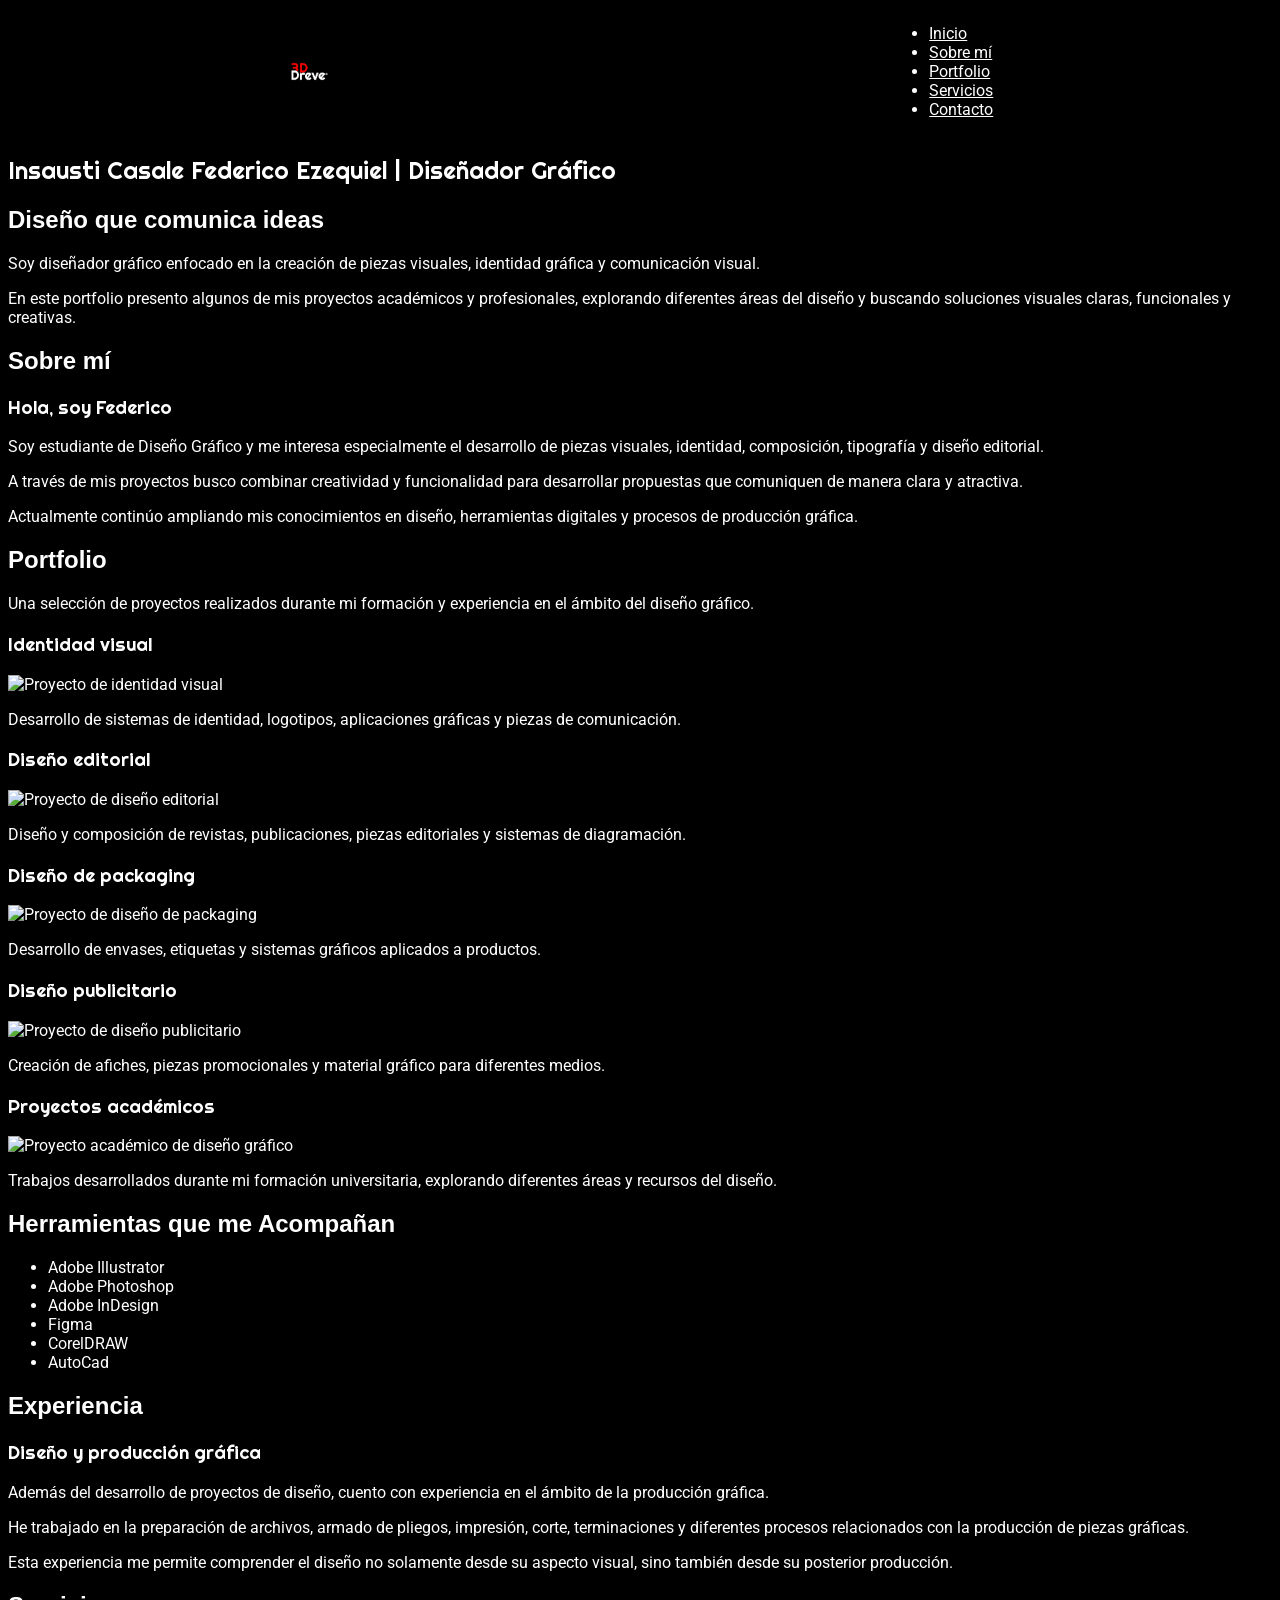
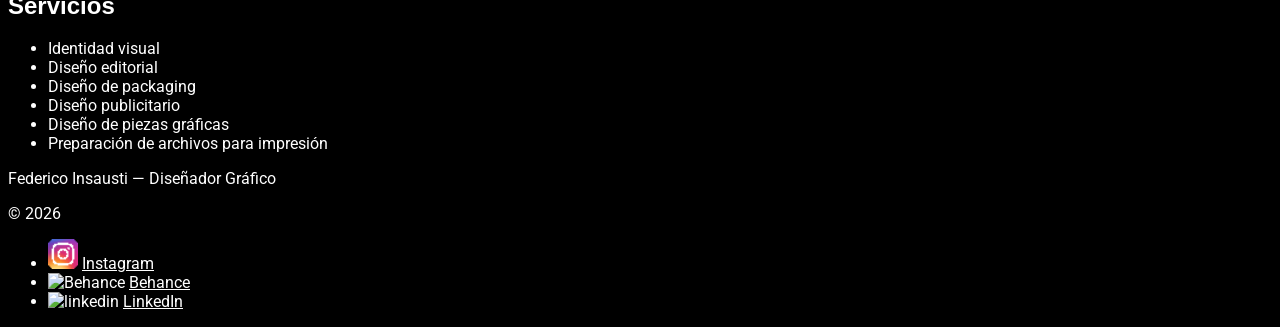
==== commit 195e649b: "commit 1a2b3c4d5e6f7g8h9i0j1k2l3m4n5o6p7q8r9s0t" ====
--- a/index.html
+++ b/index.html
@@ -1,100 +1,267 @@
-<!DOCTYPE html>
-<html lang="es">
-<head>
-  <meta charset="UTF-8">
-  <meta name="viewport" content="width=device-width, initial-scale=1.0">
-  <title>F. - Portfolio Federico Insaust</title>
-  <link rel="stylesheet" href="estilos.css">
-  <!-- Google Fonts: Archivo y Libre Baskerville -->
-  <link rel="preconnect" href="https://fonts.googleapis.com">
-  <link rel="preconnect" href="https://fonts.gstatic.com" crossorigin>
-  <link href="https://fonts.googleapis.com/css2?family=Archivo:ital,wght@0,400..900;1,400..900&family=Libre+Baskerville:ital,wght@0,400;0,700;1,400&display=swap" rel="stylesheet">
-</head>
-<body>
-
-  <!-- ENCABEZADO Y NAVEGACIÓN -->
-  <header class="header">
-    <div class="logo">F<span>.</span></div>
-    <nav class="nav">
-      <a href="#sobre-mi" class="boton-head">SOBRE MÍ</a>
-      <a href="#porfolio" class="boton-head">PORFOLIO</a>
-      <a href="#contacto" class="boton-head">CONTACTO</a>
-    </nav>
-  </header>
-
-  <!-- CONTENIDO PRINCIPAL -->
-  <main class="main-content">
-
-    <!-- SECCIÓN FOTO -->
-    <section class="seccion-foto">
-      <div class="col-titular">
-        <h1 class="titulo-principal">
-          DISE<br>
-          ÑA<br>
-          DOR<span class="dot-red">.</span>
-        </h1>
-      </div>
-
-      <div class="col-foto">
-        <img src="img/fotoporfolio.png" alt="Logo de Federico Insausti" width="460" height="500">
-      </div>
-
-      <div class="col-descripcion">
-        <p class="texto-serif">
-          Soy diseñador gráfico enfocado en la creación de piezas visuales, identidad gráfica y comunicación visual.
-        </p>
-        <p class="texto-serif">
-          En este portfolio presento algunos de mis proyectos académicos y profesionales, explorando diferentes áreas del diseño y buscando soluciones visuales claras, funcionales y creativas.
-        </p>
-      </div>
-    </section>
-
-    <!-- SECCIÓN HOLA -->
-    <section class="seccion-hola" id="sobre-mi">
-      <h2 class="titulo-hola">
-        <span class="quote-red">«</span>Hola, soy Federico
-      </h2>
-      <div class="texto-hola">
-        <p class="texto-serif destacado">
-          Estudiante de la carrera de «Diseño y Comunicación Visual» de la Universidad Nacional de Lanús.
-        </p>
-        <p class="texto-serif">
-          En estos años de carrera, me profesionalice en las distintas áreas, tales como: Composición y maquetado de piezas, elección y edición tipográfica, Ilustración, aplicaciones gráficas, procesos de imprenta, modelado y impresión 3D.
-        </p>
-      </div>
-    </section>
-
-    <!-- SECCIÓN CLIENTES -->
-    <section class="seccion-clientes">
-      <h2 class="titulo-seccion">CLIENTES</h2>
-      
-      <div class="grid-clientes">
-        <div class="card-cliente">
-          <img src="img/logo-mimejorreceta.png" alt="Mi Mejor Receta Alfajores" width="200" height="106">
-        </div>
-        <div class="card-cliente">
-          <img src="img/logo-gabriel.png" alt="Gabriel Car Detailing" width="247" height="101">
-        </div>
-        <div class="card-cliente">
-          <img src="img/logo-geografica.png" alt="Geografica Imprenta y Carteleria" width="232.44" height="115">
-        </div>
-      </div>
-    </section>
-
-  </main>
-
-  <!-- PIE DE PÁGINA -->
-  <footer class="footer">
-    <div class="copyright">
-      SITE CONTENT <span class="copy-symbol">©</span> INSAUST FEDERICO<br>
-      ALL RIGHTS RESERVED
-    </div>
-
-    <div class="social-links">
-      <a href="https://instagram.com" target="_blank" rel="noopener">Instagram</a>
-      <a href="https://linkedin.com" target="_blank" rel="noopener">Linkedin</a>
-    </div>
-  </footer>
-
-</body>
+<!DOCTYPE html>
+<html lang="es">
+
+<head>
+    <style>
+        @import url('https://fonts.googleapis.com/css2?family=Righteous&family=Roboto:ital,wdth,wght@0,75..100,100..900;1,75..100,100..900&display=swap');
+    </style>
+    <meta charset="UTF-8">
+    <meta name="viewport" content="width=device-width, initial-scale=1.0">
+    <title>Federico Insausti | Diseñador Gráfico</title>
+    <link rel="stylesheet" href="estilos.css">
+</head>
+
+
+<body>
+
+    <!-- ENCABEZADO -->
+    <header>
+
+        <img src="img/3Dreve normal.jpeg" alt="Logo de Federico Insausti" width="45" height="45">
+
+        <nav>
+            <ul>
+                <li><a href="#">Inicio</a></li>
+                <li><a href="#">Sobre mí</a></li>
+                <li><a href="#">Portfolio</a></li>
+                <li><a href="#">Servicios</a></li>
+                <li><a href="#">Contacto</a></li>
+            </ul>
+        </nav>
+
+    </header>
+
+
+    <!-- CONTENIDO PRINCIPAL -->
+    <main>
+
+        <!-- INICIO -->
+        <section>
+
+            <h1>Insausti Casale Federico Ezequiel | Diseñador Gráfico</h1>
+
+            <h2>Diseño que comunica ideas</h2>
+
+            <p>
+                Soy diseñador gráfico enfocado en la creación de piezas visuales,
+                identidad gráfica y comunicación visual.
+            </p>
+
+            <p>
+                En este portfolio presento algunos de mis proyectos académicos
+                y profesionales, explorando diferentes áreas del diseño y buscando
+                soluciones visuales claras, funcionales y creativas.
+            </p>
+
+        </section>
+
+
+        <!-- SOBRE MÍ -->
+        <section>
+
+            <h2>Sobre mí</h2>
+
+            <h3>Hola, soy Federico</h3>
+
+            <p>
+                Soy estudiante de Diseño Gráfico y me interesa especialmente
+                el desarrollo de piezas visuales, identidad, composición,
+                tipografía y diseño editorial.
+            </p>
+
+            <p>
+                A través de mis proyectos busco combinar creatividad y
+                funcionalidad para desarrollar propuestas que comuniquen
+                de manera clara y atractiva.
+            </p>
+
+            <p>
+                Actualmente continúo ampliando mis conocimientos en diseño,
+                herramientas digitales y procesos de producción gráfica.
+            </p>
+
+        </section>
+
+
+        <!-- PORTFOLIO -->
+        <section>
+
+            <h2>Portfolio</h2>
+
+            <p>
+                Una selección de proyectos realizados durante mi formación
+                y experiencia en el ámbito del diseño gráfico.
+            </p>
+
+
+            <!-- PROYECTO 1 -->
+            <article>
+
+                <h3>Identidad visual</h3>
+
+                <img src="img/proyecto-identidad.jpg" alt="Proyecto de identidad visual">
+
+                <p>
+                    Desarrollo de sistemas de identidad, logotipos,
+                    aplicaciones gráficas y piezas de comunicación.
+                </p>
+
+            </article>
+
+
+            <!-- PROYECTO 2 -->
+            <article>
+
+                <h3>Diseño editorial</h3>
+
+                <img src="img/proyecto-editorial.jpg" alt="Proyecto de diseño editorial">
+
+                <p>
+                    Diseño y composición de revistas, publicaciones,
+                    piezas editoriales y sistemas de diagramación.
+                </p>
+
+            </article>
+
+
+            <!-- PROYECTO 3 -->
+            <article>
+
+                <h3>Diseño de packaging</h3>
+
+                <img src="img/proyecto-packaging.jpg" alt="Proyecto de diseño de packaging">
+
+                <p>
+                    Desarrollo de envases, etiquetas y sistemas gráficos
+                    aplicados a productos.
+                </p>
+
+            </article>
+
+
+            <!-- PROYECTO 4 -->
+            <article>
+
+                <h3>Diseño publicitario</h3>
+
+                <img src="img/proyecto-publicitario.jpg" alt="Proyecto de diseño publicitario">
+
+                <p>
+                    Creación de afiches, piezas promocionales y material
+                    gráfico para diferentes medios.
+                </p>
+
+
+            </article>
+
+
+            <!-- PROYECTO 5 -->
+            <article>
+
+                <h3>Proyectos académicos</h3>
+
+                <img src="img/proyecto-academico.jpg" alt="Proyecto académico de diseño gráfico">
+
+                <p>
+                    Trabajos desarrollados durante mi formación universitaria,
+                    explorando diferentes áreas y recursos del diseño.
+                </p>
+
+            </article>
+
+        </section>
+
+
+        <!-- HERRAMIENTAS -->
+        <section>
+
+            <h2>Herramientas que me Acompañan</h2>
+
+            <ul>
+                <li>Adobe Illustrator</li>
+                <li>Adobe Photoshop</li>
+                <li>Adobe InDesign</li>
+                <li>Figma</li>
+                <li>CorelDRAW</li>
+                <li>AutoCad</li>
+            </ul>
+
+        </section>
+
+
+        <!-- EXPERIENCIA -->
+        <section>
+
+            <h2>Experiencia</h2>
+
+            <h3>Diseño y producción gráfica</h3>
+
+            <p>
+                Además del desarrollo de proyectos de diseño, cuento con
+                experiencia en el ámbito de la producción gráfica.
+            </p>
+
+            <p>
+                He trabajado en la preparación de archivos, armado de pliegos,
+                impresión, corte, terminaciones y diferentes procesos
+                relacionados con la producción de piezas gráficas.
+            </p>
+
+            <p>
+                Esta experiencia me permite comprender el diseño no solamente
+                desde su aspecto visual, sino también desde su posterior
+                producción.
+            </p>
+
+        </section>
+
+
+        <!-- SERVICIOS -->
+        <section>
+
+            <h2>Servicios</h2>
+
+            <ul>
+                <li>Identidad visual</li>
+                <li>Diseño editorial</li>
+                <li>Diseño de packaging</li>
+                <li>Diseño publicitario</li>
+                <li>Diseño de piezas gráficas</li>
+                <li>Preparación de archivos para impresión</li>
+            </ul>
+
+        </section>
+
+
+    </main>
+
+
+    <!-- PIE DE PÁGINA -->
+    <footer>
+
+        <p>Federico Insausti — Diseñador Gráfico</p>
+
+        <p>© 2026</p>
+
+        <nav>
+            <ul>
+                <li>
+                    <img src="img/Instagram_icon.png" alt="Instagram" width="30" height="30" />
+                    <a href="https://www.instagram.com/3dreve/">Instagram</a>
+                </li>
+                <li>
+                    <img src="img/Behance_icon.png" alt="Behance" width="30" height="" />
+                    <a href="#">Behance</a>
+                </li>
+
+                <li>
+                    <img src="img/linkedin_icon.png" alt="linkedin" width="30" height="30" />
+                    <a href="https://www.linkedin.com/in/federico-ezequiel-insausti-casale/">LinkedIn</a>
+            </ul>
+        </nav>
+
+    </footer>
+
+</body>
+
 </html>
--- a/estilos.css
+++ b/estilos.css
@@ -1,271 +1,74 @@
-/* ==========================================
-   RESET & VARIABLES GENERALES
-   ========================================== */
-* {
-  box-sizing: border-box;
-  margin: 0;
-  padding: 0;
-}
-
-body {
-  background-color: #0d0d0d;
-  color: #ffffff;
-  font-family: 'Archivo', sans-serif; /* Tipografía Archivo por defecto */
-  line-height: 1.5;
-  padding: 2rem 4rem;
-  max-width: 1400px;
-  margin: 0 auto;
-}
-
-/* ==========================================
-   HEADER & NAV
-   ========================================== */
-.header {
-  display: flex;
-  justify-content: space-between;
-  align-items: center;
-  padding: 1.5rem 0 4rem 0;
-}
-
-.logo {
-  font-family: 'Libre Baskerville', Georgia, serif; /* Baskerville para el logo */
-  font-size: 2.8rem;
-  font-weight: 700;
-  letter-spacing: -1px;
-}
-
-.logo span {
-  color: #ff1a1a;
-}
-
-.nav {
-  display: flex;
-  gap: 3rem;
-}
-
-.boton-head {
-  color: #ffffff;
-  text-decoration: none;
-  font-size: 0.8rem;
-  font-weight: 700;
-  font-family: 'Archivo', sans-serif;
-  letter-spacing: 1.5px;
-  transition: opacity 0.2s ease;
-}
-
-.boton-head:hover {
-  opacity: 0.7;
-}
-
-/* ==========================================
-   SECCIÓN FOTO 
-   ========================================== */
-.seccion-foto {
-  display: grid;
-  grid-template-columns: 1.2fr 1fr 1fr;
-  gap: 3rem;
-  align-items: end;
-  margin-bottom: 6rem;
-}
-
-.titulo-principal {
-  font-family: 'Archivo', sans-serif;
-  font-size: 5rem;
-  font-weight: 900;
-  line-height: 0.85;
-  letter-spacing: 2px;
-  text-transform: uppercase;
-}
-
-.dot-red {
-  color: #ff1a1a;
-}
-
-.col-foto {
-  display: flex;
-  justify-content: center;
-}
-
-.foto-perfil {
-  width: 100%;
-  max-width: 380px;
-  height: auto;
-  aspect-ratio: 1/1;
-  object-fit: cover;
-  filter: grayscale(20%) contrast(105%);
-}
-
-.col-descripcion {
-  display: flex;
-  flex-direction: column;
-  gap: 1.5rem;
-}
-
-/* Textos corridos en Baskerville  */
-.texto-serif {
-  font-family: 'Libre Baskerville', Georgia, serif;
-  font-style: italic;
-  font-size: 1.05rem;
-  color: #cccccc;
-  line-height: 1.6;
-}
-
-.texto-serif.destacado {
-  color: #ffffff;
-  font-weight: 700;
-}
-
-/* ==========================================
-   SECCIÓN HOLA
-   ========================================== */
-.seccion-hola {
-  margin-bottom: 6rem;
-  max-width: 650px;
-}
-
-.titulo-hola {
-  font-family: 'Archivo', sans-serif;
-  font-size: 2.8rem;
-  font-weight: 900;
-  margin-bottom: 1.5rem;
-  display: flex;
-  align-items: center;
-  gap: 0.3rem;
-  letter-spacing: -0.5px;
-}
-
-.quote-red {
-  color: #ff1a1a;
-  font-family: 'Archivo', sans-serif;
-  margin-right: 4px;
-}
-
-.texto-hola {
-  display: flex;
-  flex-direction: column;
-  gap: 1rem;
-}
-
-/* ==========================================
-   SECCIÓN CLIENTES
-   ========================================== */
-.seccion-clientes {
-  margin-bottom: 6rem;
-}
-
-.titulo-seccion {
-  font-family: 'Archivo', sans-serif;
-  font-size: 1.3rem;
-  font-weight: 900;
-  letter-spacing: 2px;
-  margin-bottom: 2rem;
-  text-transform: uppercase;
-}
-
-.grid-clientes {
-  display: grid;
-  grid-template-columns: repeat(3, 1fr);
-  gap: 2rem;
-}
-
-.card-cliente {
-  background-color: #f4f3ef;
-  aspect-ratio: 1/1;
-  display: flex;
-  align-items: center;
-  justify-content: center;
-  padding: 2.5rem;
-  border-radius: 2px;
-}
-
-.card-cliente img {
-  max-width: 85%;
-  max-height: 85%;
-  object-fit: contain;
-}
-
-/* ==========================================
-   FOOTER
-   ========================================== */
-.footer {
-  display: flex;
-  justify-content: space-between;
-  align-items: flex-end;
-  padding-top: 4rem;
-  border-top: 1px solid #1a1a1a;
-}
-
-.copyright {
-  font-family: 'Archivo', sans-serif;
-  font-size: 0.95rem;
-  font-weight: 900;
-  line-height: 1.4;
-  letter-spacing: 1px;
-}
-
-.copy-symbol {
-  color: #ff1a1a;
-}
-
-.social-links {
-  display: flex;
-  gap: 4rem;
-}
-
-.social-links a {
-  color: #ffffff;
-  text-decoration: none;
-  font-family: 'Archivo', sans-serif;
-  font-size: 0.85rem;
-  font-weight: 700;
-  letter-spacing: 1px;
-  transition: opacity 0.2s ease;
-}
-
-.social-links a:hover {
-  opacity: 0.7;
-}
-
-/* ==========================================
-   RESPONSIVE (Adaptación a pantallas pequeñas)
-   ========================================== */
-@media (max-width: 992px) {
-  body {
-    padding: 1.5rem 2rem;
-  }
-
-  .seccion-foto {
-    grid-template-columns: 1fr;
-    gap: 2.5rem;
-  }
-
-  .titulo-principal {
-    font-size: 4rem;
-  }
-
-  .grid-clientes {
-    grid-template-columns: repeat(auto-fit, minmax(220px, 1fr));
-  }
-}
-
-@media (max-width: 600px) {
-  .header {
-    flex-direction: column;
-    gap: 1.5rem;
-    align-items: flex-start;
-  }
-
-  .nav {
-    gap: 1.5rem;
-  }
-
-  .footer {
-    flex-direction: column;
-    align-items: flex-start;
-    gap: 2rem;
-  }
-
-  .social-links {
-    gap: 2rem;
-  }
+/* CCS DOCUMENTO */
+@charset "UTF-8";
+
+@font-face {
+    font-family: TITULOS Righteous;
+    src: url(fonts/Righteous-Regular.ttf);
+    font-weight: normal;
+    font-style: normal;
+}
+
+@font-face {
+    font-family: Roboto textos;
+    src: url(fonts/Roboto-Regular.ttf);
+    font-weight: normal;
+    font-style: normal;
+}
+
+@font-face {
+    font-family: Roboto Subtitulos;
+    src: url(fonts/Roboto-Bold.ttf);
+    font-style: normal;
+}
+
+@font-face {
+    font-family: Roboto italica;
+    src: url(fonts/Roboto-Italic.ttf);
+    font-weight: italic;
+    font-style: normal;
+}
+
+@font-face {
+    font-family: Roboto destacados;
+    src: url(fonts/Roboto-Thin.ttf);
+    font-weight: thin;
+    font-style: normal;
+}
+
+* {
+    font-family: "Roboto", sans-serif;
+    font-optical-sizing: auto;
+    font-style: normal;
+    background-color: rgb(0, 0, 0);
+    color: white;
+}
+
+h1,
+h3 {
+    font-family: "Righteous", sans-serif;
+    font-weight: 400;
+    font-style: normal;
+}
+
+h2 {
+    font-family: "Roboto bold", sans-serif;
+    font-optical-sizing: auto;
+    font-style: bold;
+    font-variation-settings: "wdth" width;
+}
+
+footer {
+    font-family: "Roboto destacados", sans-serif;
+    font-optical-sizing: auto;
+    background-color: black;
+    color: white;
+}
+
+header {
+    list-style: none;
+    display: flex;
+    flex-direction: row;
+    align-items: center;
+    justify-content: space-around;
+    align-items: center;
 }
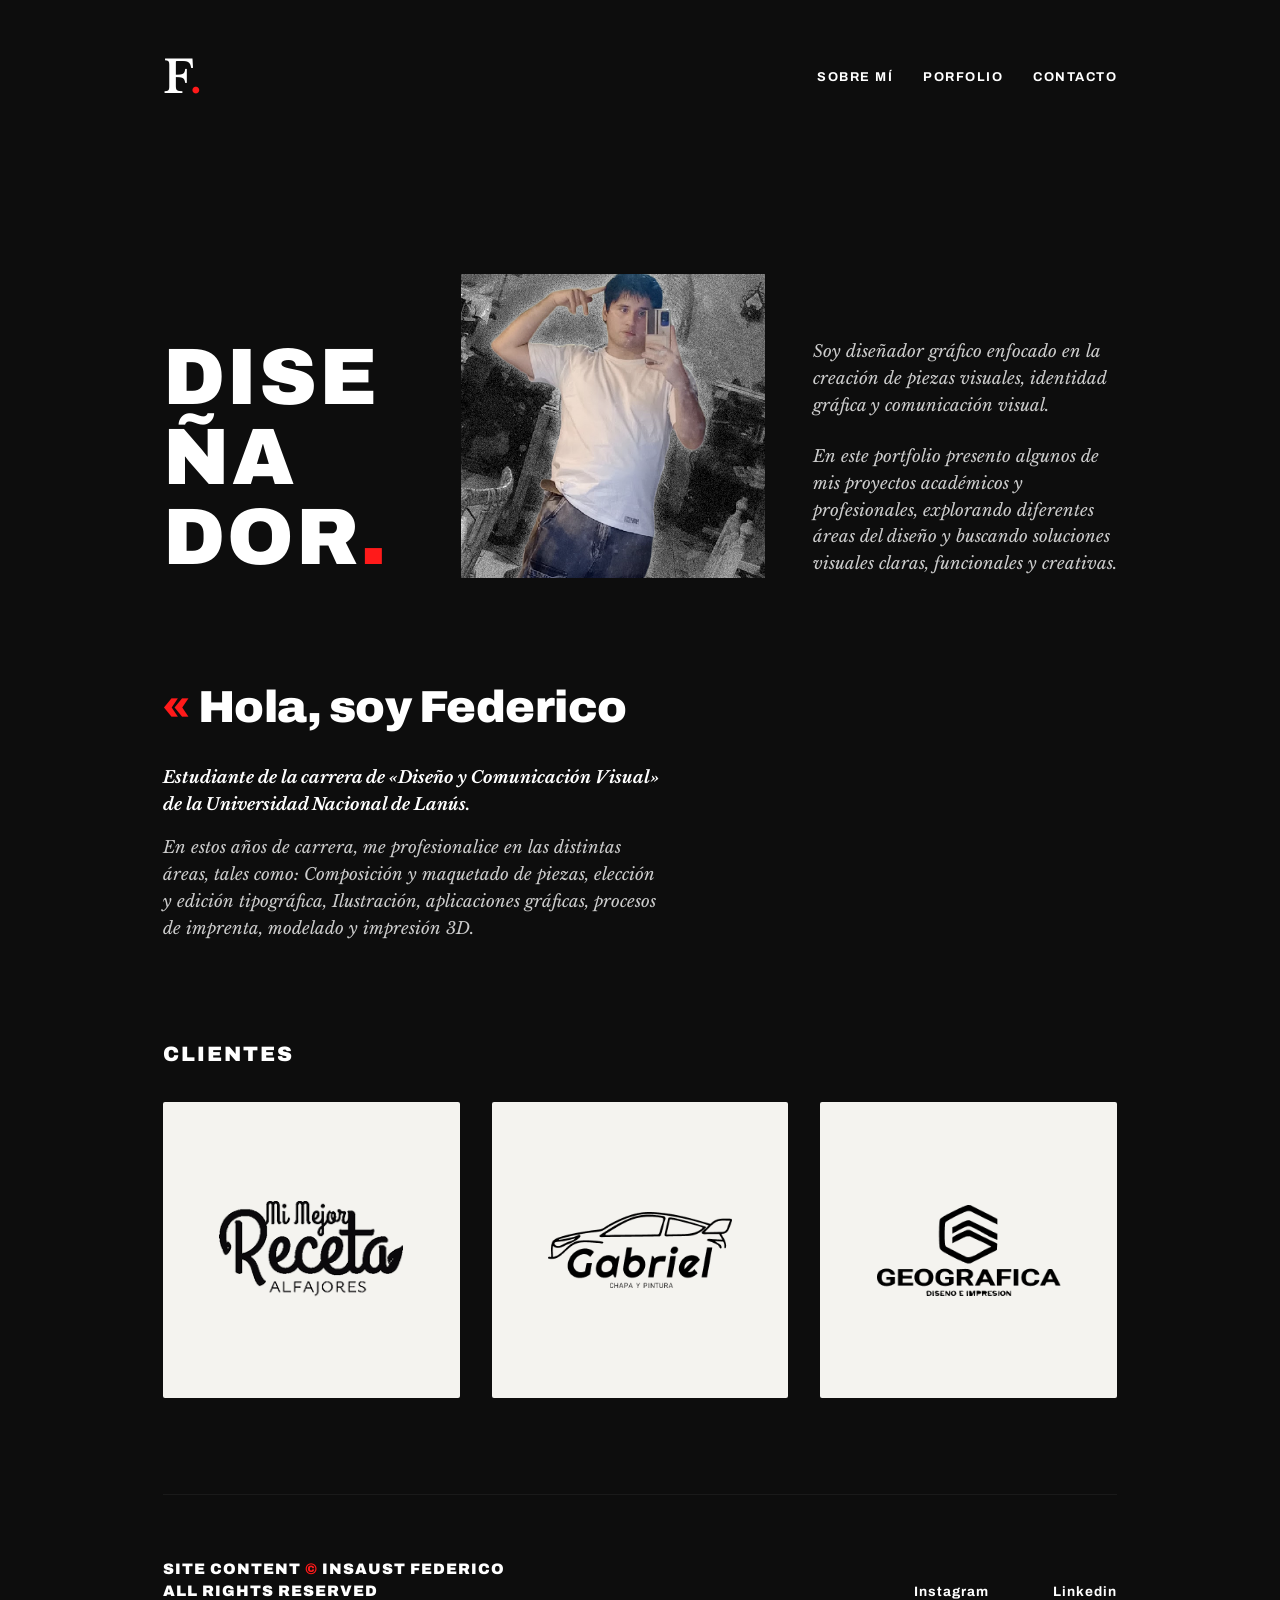
==== commit 8e114cc9: "pre subida final" ====
--- a/index.html
+++ b/index.html
@@ -2,265 +2,107 @@
 <html lang="es">
 
 <head>
-    <style>
-        @import url('https://fonts.googleapis.com/css2?family=Righteous&family=Roboto:ital,wdth,wght@0,75..100,100..900;1,75..100,100..900&display=swap');
-    </style>
-    <meta charset="UTF-8">
-    <meta name="viewport" content="width=device-width, initial-scale=1.0">
-    <title>Federico Insausti | Diseñador Gráfico</title>
-    <link rel="stylesheet" href="estilos.css">
+  <meta charset="UTF-8">
+  <meta name="viewport" content="width=device-width, initial-scale=1.0">
+  <title>F. - Portfolio Federico Insaust</title>
+
+  <!-- Favicon -->
+  <link rel="icon" type="image/x-icon" href="favicon.ico">
+
+  <link rel="stylesheet" href="estilos.css">
+
+  <!-- Google Fonts: Archivo y Libre Baskerville -->
+  <link rel="preconnect" href="https://fonts.googleapis.com">
+  <link rel="preconnect" href="https://fonts.gstatic.com" crossorigin>
+  <link
+    href="https://fonts.googleapis.com/css2?family=Archivo:ital,wght@0,400..900;1,400..900&family=Libre+Baskerville:ital,wght@0,400;0,700;1,400&display=swap"
+    rel="stylesheet">
 </head>
-
 
 <body>
 
-    <!-- ENCABEZADO -->
-    <header>
+  <!-- ENCABEZADO Y NAVEGACIÓN -->
+  <header>
+    <div class="logo">F<span>.</span></div>
+    <nav>
+      <a href="index.html" class="boton-head">SOBRE MÍ</a>
+      <a href="porfolio.html" class="boton-head">PORFOLIO</a>
+      <a href="contacto.html" class="boton-head">CONTACTO</a>
+    </nav>
+  </header>
 
-        <img src="img/3Dreve normal.jpeg" alt="Logo de Federico Insausti" width="45" height="45">
+  <!-- CONTENIDO PRINCIPAL -->
+  <main>
 
-        <nav>
-            <ul>
-                <li><a href="#">Inicio</a></li>
-                <li><a href="#">Sobre mí</a></li>
-                <li><a href="#">Portfolio</a></li>
-                <li><a href="#">Servicios</a></li>
-                <li><a href="#">Contacto</a></li>
-            </ul>
-        </nav>
+    <!-- SECCIÓN FOTO -->
+    <section class="seccion-foto">
+      <p class="titulo-principal">
+        DISEÑA DOR<span class="dot-red">.</span>
+      </p>
 
-    </header>
+      <div class="col-foto">
+        <img src="img/fotoporfolio.png" alt="Foto de Federico Insaust" class="foto-perfil" height="460" width="500">
+      </div>
 
+      <div class="col-descripcion">
+        <p class="texto-serif">
+          Soy diseñador gráfico enfocado en la creación de piezas visuales, identidad gráfica y comunicación visual.
+        </p>
+        <p class="texto-serif">
+          En este portfolio presento algunos de mis proyectos académicos y profesionales, explorando diferentes áreas
+          del diseño y buscando soluciones visuales claras, funcionales y creativas.
+        </p>
+      </div>
+    </section>
 
-    <!-- CONTENIDO PRINCIPAL -->
-    <main>
+    <!-- SECCIÓN HOLA -->
+    <section class="seccion-hola" id="sobre-mi">
+      <h1 class="titulo-hola">
+        <span class="quote-red">«</span>Hola, soy Federico
+      </h1>
+      <div class="texto-hola">
+        <p class="texto-serif destacado">
+          Estudiante de la carrera de «Diseño y Comunicación Visual» de la Universidad Nacional de Lanús.
+        </p>
+        <p class="texto-serif">
+          En estos años de carrera, me profesionalice en las distintas áreas, tales como: Composición y maquetado de
+          piezas, elección y edición tipográfica, Ilustración, aplicaciones gráficas, procesos de imprenta, modelado y
+          impresión 3D.
+        </p>
+      </div>
+    </section>
 
-        <!-- INICIO -->
-        <section>
+    <!-- SECCIÓN CLIENTES -->
+    <section class="seccion-clientes">
+      <h2 class="titulo-seccion">CLIENTES</h2>
 
-            <h1>Insausti Casale Federico Ezequiel | Diseñador Gráfico</h1>
+      <div class="grid-clientes">
+        <div class="card-cliente">
+          <img src="img/logo-mimejorreceta.png" alt="Mi Mejor Receta Alfajores" height="106" width="200">
+        </div>
+        <div class="card-cliente">
+          <img src="img/logo-gabriel.png" alt="Gabriel Car Detailing" height="101" width="247">
+        </div>
+        <div class="card-cliente">
+          <img src="img/logo-geografica.png" alt="Geografica Imprenta y Carteleria" height="115" width="232.44">
+        </div>
+      </div>
+    </section>
 
-            <h2>Diseño que comunica ideas</h2>
+  </main>
 
-            <p>
-                Soy diseñador gráfico enfocado en la creación de piezas visuales,
-                identidad gráfica y comunicación visual.
-            </p>
+  <!-- PIE DE PÁGINA -->
+  <footer>
+    <div class="copyright">
+      SITE CONTENT <span class="copy-symbol">©</span> INSAUST FEDERICO<br>
+      ALL RIGHTS RESERVED
+    </div>
 
-            <p>
-                En este portfolio presento algunos de mis proyectos académicos
-                y profesionales, explorando diferentes áreas del diseño y buscando
-                soluciones visuales claras, funcionales y creativas.
-            </p>
-
-        </section>
-
-
-        <!-- SOBRE MÍ -->
-        <section>
-
-            <h2>Sobre mí</h2>
-
-            <h3>Hola, soy Federico</h3>
-
-            <p>
-                Soy estudiante de Diseño Gráfico y me interesa especialmente
-                el desarrollo de piezas visuales, identidad, composición,
-                tipografía y diseño editorial.
-            </p>
-
-            <p>
-                A través de mis proyectos busco combinar creatividad y
-                funcionalidad para desarrollar propuestas que comuniquen
-                de manera clara y atractiva.
-            </p>
-
-            <p>
-                Actualmente continúo ampliando mis conocimientos en diseño,
-                herramientas digitales y procesos de producción gráfica.
-            </p>
-
-        </section>
-
-
-        <!-- PORTFOLIO -->
-        <section>
-
-            <h2>Portfolio</h2>
-
-            <p>
-                Una selección de proyectos realizados durante mi formación
-                y experiencia en el ámbito del diseño gráfico.
-            </p>
-
-
-            <!-- PROYECTO 1 -->
-            <article>
-
-                <h3>Identidad visual</h3>
-
-                <img src="img/proyecto-identidad.jpg" alt="Proyecto de identidad visual">
-
-                <p>
-                    Desarrollo de sistemas de identidad, logotipos,
-                    aplicaciones gráficas y piezas de comunicación.
-                </p>
-
-            </article>
-
-
-            <!-- PROYECTO 2 -->
-            <article>
-
-                <h3>Diseño editorial</h3>
-
-                <img src="img/proyecto-editorial.jpg" alt="Proyecto de diseño editorial">
-
-                <p>
-                    Diseño y composición de revistas, publicaciones,
-                    piezas editoriales y sistemas de diagramación.
-                </p>
-
-            </article>
-
-
-            <!-- PROYECTO 3 -->
-            <article>
-
-                <h3>Diseño de packaging</h3>
-
-                <img src="img/proyecto-packaging.jpg" alt="Proyecto de diseño de packaging">
-
-                <p>
-                    Desarrollo de envases, etiquetas y sistemas gráficos
-                    aplicados a productos.
-                </p>
-
-            </article>
-
-
-            <!-- PROYECTO 4 -->
-            <article>
-
-                <h3>Diseño publicitario</h3>
-
-                <img src="img/proyecto-publicitario.jpg" alt="Proyecto de diseño publicitario">
-
-                <p>
-                    Creación de afiches, piezas promocionales y material
-                    gráfico para diferentes medios.
-                </p>
-
-
-            </article>
-
-
-            <!-- PROYECTO 5 -->
-            <article>
-
-                <h3>Proyectos académicos</h3>
-
-                <img src="img/proyecto-academico.jpg" alt="Proyecto académico de diseño gráfico">
-
-                <p>
-                    Trabajos desarrollados durante mi formación universitaria,
-                    explorando diferentes áreas y recursos del diseño.
-                </p>
-
-            </article>
-
-        </section>
-
-
-        <!-- HERRAMIENTAS -->
-        <section>
-
-            <h2>Herramientas que me Acompañan</h2>
-
-            <ul>
-                <li>Adobe Illustrator</li>
-                <li>Adobe Photoshop</li>
-                <li>Adobe InDesign</li>
-                <li>Figma</li>
-                <li>CorelDRAW</li>
-                <li>AutoCad</li>
-            </ul>
-
-        </section>
-
-
-        <!-- EXPERIENCIA -->
-        <section>
-
-            <h2>Experiencia</h2>
-
-            <h3>Diseño y producción gráfica</h3>
-
-            <p>
-                Además del desarrollo de proyectos de diseño, cuento con
-                experiencia en el ámbito de la producción gráfica.
-            </p>
-
-            <p>
-                He trabajado en la preparación de archivos, armado de pliegos,
-                impresión, corte, terminaciones y diferentes procesos
-                relacionados con la producción de piezas gráficas.
-            </p>
-
-            <p>
-                Esta experiencia me permite comprender el diseño no solamente
-                desde su aspecto visual, sino también desde su posterior
-                producción.
-            </p>
-
-        </section>
-
-
-        <!-- SERVICIOS -->
-        <section>
-
-            <h2>Servicios</h2>
-
-            <ul>
-                <li>Identidad visual</li>
-                <li>Diseño editorial</li>
-                <li>Diseño de packaging</li>
-                <li>Diseño publicitario</li>
-                <li>Diseño de piezas gráficas</li>
-                <li>Preparación de archivos para impresión</li>
-            </ul>
-
-        </section>
-
-
-    </main>
-
-
-    <!-- PIE DE PÁGINA -->
-    <footer>
-
-        <p>Federico Insausti — Diseñador Gráfico</p>
-
-        <p>© 2026</p>
-
-        <nav>
-            <ul>
-                <li>
-                    <img src="img/Instagram_icon.png" alt="Instagram" width="30" height="30" />
-                    <a href="https://www.instagram.com/3dreve/">Instagram</a>
-                </li>
-                <li>
-                    <img src="img/Behance_icon.png" alt="Behance" width="30" height="" />
-                    <a href="#">Behance</a>
-                </li>
-
-                <li>
-                    <img src="img/linkedin_icon.png" alt="linkedin" width="30" height="30" />
-                    <a href="https://www.linkedin.com/in/federico-ezequiel-insausti-casale/">LinkedIn</a>
-            </ul>
-        </nav>
-
-    </footer>
+    <div class="social-links">
+      <a href="https://instagram.com" target="_blank" rel="noopener">Instagram</a>
+      <a href="https://linkedin.com" target="_blank" rel="noopener">Linkedin</a>
+    </div>
+  </footer>
 
 </body>
 
--- a/estilos.css
+++ b/estilos.css
@@ -1,74 +1,278 @@
-/* CCS DOCUMENTO */
-@charset "UTF-8";
-
-@font-face {
-    font-family: TITULOS Righteous;
-    src: url(fonts/Righteous-Regular.ttf);
-    font-weight: normal;
-    font-style: normal;
-}
-
-@font-face {
-    font-family: Roboto textos;
-    src: url(fonts/Roboto-Regular.ttf);
-    font-weight: normal;
-    font-style: normal;
-}
-
-@font-face {
-    font-family: Roboto Subtitulos;
-    src: url(fonts/Roboto-Bold.ttf);
-    font-style: normal;
-}
-
-@font-face {
-    font-family: Roboto italica;
-    src: url(fonts/Roboto-Italic.ttf);
-    font-weight: italic;
-    font-style: normal;
-}
-
-@font-face {
-    font-family: Roboto destacados;
-    src: url(fonts/Roboto-Thin.ttf);
-    font-weight: thin;
-    font-style: normal;
-}
-
+/* ==========================================
+   RESET & ESTILOS GENERALES
+   ========================================== */
 * {
-    font-family: "Roboto", sans-serif;
-    font-optical-sizing: auto;
-    font-style: normal;
-    background-color: rgb(0, 0, 0);
-    color: white;
-}
-
-h1,
-h3 {
-    font-family: "Righteous", sans-serif;
-    font-weight: 400;
-    font-style: normal;
-}
-
-h2 {
-    font-family: "Roboto bold", sans-serif;
-    font-optical-sizing: auto;
-    font-style: bold;
-    font-variation-settings: "wdth" width;
-}
-
+  box-sizing: border-box;
+  margin: 0;
+  padding: 0;
+}
+
+body {
+  background-color: #0d0d0d;
+  color: #ffffff;
+  font-family: 'Archivo', sans-serif;
+  line-height: 1.5;
+  padding: 20px 163px;
+  max-width: 1920px;
+}
+
+/* ==========================================
+   CABECERA Y NAVEGACIÓN 
+   ========================================== */
+header {
+  display: flex;
+  justify-content: space-between;
+  align-items: center;
+  padding: 24px 0 163px 0;
+}
+
+nav {
+  display: flex;
+  gap: 30px;
+}
+
+/* ==========================================
+   ELEMENTOS GENERALES
+   ========================================== */
+.logo {
+  font-family: 'Libre Baskerville', Georgia, serif;
+  font-size: 2.8rem;
+  font-weight: 700;
+  letter-spacing: -1px;
+}
+
+.logo span {
+  color: #ff1a1a;
+}
+
+.boton-head {
+  color: #ffffff;
+  text-decoration: none;
+  font-size: 0.8rem;
+  font-weight: 700;
+  font-family: 'Archivo', sans-serif;
+  letter-spacing: 1.5px;
+  transition: opacity 0.2s ease;
+}
+
+.boton-head:hover {
+  opacity: 0.7;
+}
+
+/* ==========================================
+   SECCIÓN FOTO 
+   ========================================== */
+.seccion-foto {
+  display: flex;
+  justify-content: space-between;
+  align-items: flex-end;
+  gap: 48px;
+  margin-bottom: 96px;
+}
+
+.titulo-principal {
+  font-family: 'Archivo', sans-serif;
+  font-size: 5rem;
+  font-weight: 900;
+  line-height: 1;
+  letter-spacing: 2px;
+  text-transform: uppercase;
+  max-width: 250px;
+  word-wrap: break-word;
+}
+
+.dot-red {
+  color: #ff1a1a;
+}
+
+.col-foto {
+  display: flex;
+  justify-content: center;
+  flex: 1;
+}
+
+.foto-perfil {
+  width: 100%;
+  max-width: 380px;
+  height: auto;
+  aspect-ratio: 1/1;
+  object-fit: cover;
+  filter: grayscale(20%) contrast(105%);
+}
+
+.col-descripcion {
+  display: flex;
+  flex-direction: column;
+  gap: 24px;
+  flex: 1;
+}
+
+.texto-serif {
+  font-family: 'Libre Baskerville', Georgia, serif;
+  font-style: italic;
+  font-size: 1.05rem;
+  color: #cccccc;
+  line-height: 1.6;
+}
+
+.texto-serif.destacado {
+  color: #ffffff;
+  font-weight: 700;
+}
+
+/* ==========================================
+   SECCIÓN HOLA
+   ========================================== */
+.seccion-hola {
+  margin-bottom: 96px;
+  max-width: 500px;
+}
+
+.titulo-hola {
+  font-family: 'Archivo', sans-serif;
+  font-size: 2.8rem;
+  font-weight: 900;
+  margin-bottom: 24px;
+  display: flex;
+  align-items: center;
+  gap: 4px;
+  letter-spacing: -0.5px;
+}
+
+.quote-red {
+  color: #ff1a1a;
+  font-family: 'Archivo', sans-serif;
+  margin-right: 4px;
+}
+
+.texto-hola {
+  display: flex;
+  flex-direction: column;
+  gap: 16px;
+}
+
+/* ==========================================
+   SECCIÓN CLIENTES 
+   ========================================== */
+.seccion-clientes {
+  margin-bottom: 96px;
+}
+
+.titulo-seccion {
+  font-family: 'Archivo', sans-serif;
+  font-size: 1.3rem;
+  font-weight: 900;
+  letter-spacing: 2px;
+  margin-bottom: 32px;
+  text-transform: uppercase;
+}
+
+.grid-clientes {
+  display: flex;
+  gap: 32px;
+}
+
+.card-cliente {
+  background-color: #f4f3ef;
+  flex: 1;
+  aspect-ratio: 1/1;
+  display: flex;
+  align-items: center;
+  justify-content: center;
+  padding: 40px;
+  border-radius: 2px;
+}
+
+.card-cliente img {
+  max-width: 85%;
+  max-height: 85%;
+  object-fit: contain;
+}
+
+/* ==========================================
+   FOOTER
+   ========================================== */
 footer {
-    font-family: "Roboto destacados", sans-serif;
-    font-optical-sizing: auto;
-    background-color: black;
-    color: white;
-}
-
-header {
-    list-style: none;
-    display: flex;
-    flex-direction: row;
-    align-items: center;
-    justify-content: space-around;
-    align-items: center;
+  display: flex;
+  justify-content: space-between;
+  align-items: flex-end;
+  padding-top: 64px;
+  border-top: 1px solid #1a1a1a;
+}
+
+.copyright {
+  font-family: 'Archivo', sans-serif;
+  font-size: 0.95rem;
+  font-weight: 900;
+  line-height: 1.4;
+  letter-spacing: 1px;
+}
+
+.copy-symbol {
+  color: #ff1a1a;
+}
+
+.social-links {
+  display: flex;
+  gap: 64px;
+}
+
+.social-links a {
+  color: #ffffff;
+  text-decoration: none;
+  font-family: 'Archivo', sans-serif;
+  font-size: 0.85rem;
+  font-weight: 700;
+  letter-spacing: 1px;
+  transition: opacity 0.2s ease;
+}
+
+.social-links a:hover {
+  opacity: 0.7;
+}
+
+/* ==========================================
+   RESPONSIVE 
+   ========================================== */
+@media (max-width: 992px) {
+  body {
+    padding: 24px 32px;
+  }
+
+  .seccion-foto {
+    flex-direction: column;
+    align-items: flex-start;
+    gap: 40px;
+  }
+
+  .titulo-principal {
+    font-size: 3.5rem;
+    max-width: 100%;
+  }
+
+  .grid-clientes {
+    flex-direction: column;
+  }
+}
+
+@media (max-width: 600px) {
+  header {
+    flex-direction: column;
+    gap: 24px;
+    align-items: flex-start;
+  }
+
+  nav {
+    gap: 24px;
+  }
+
+  footer {
+    flex-direction: column;
+    align-items: flex-start;
+    gap: 32px;
+  }
+
+  .social-links {
+    gap: 32px;
+  }
 }
